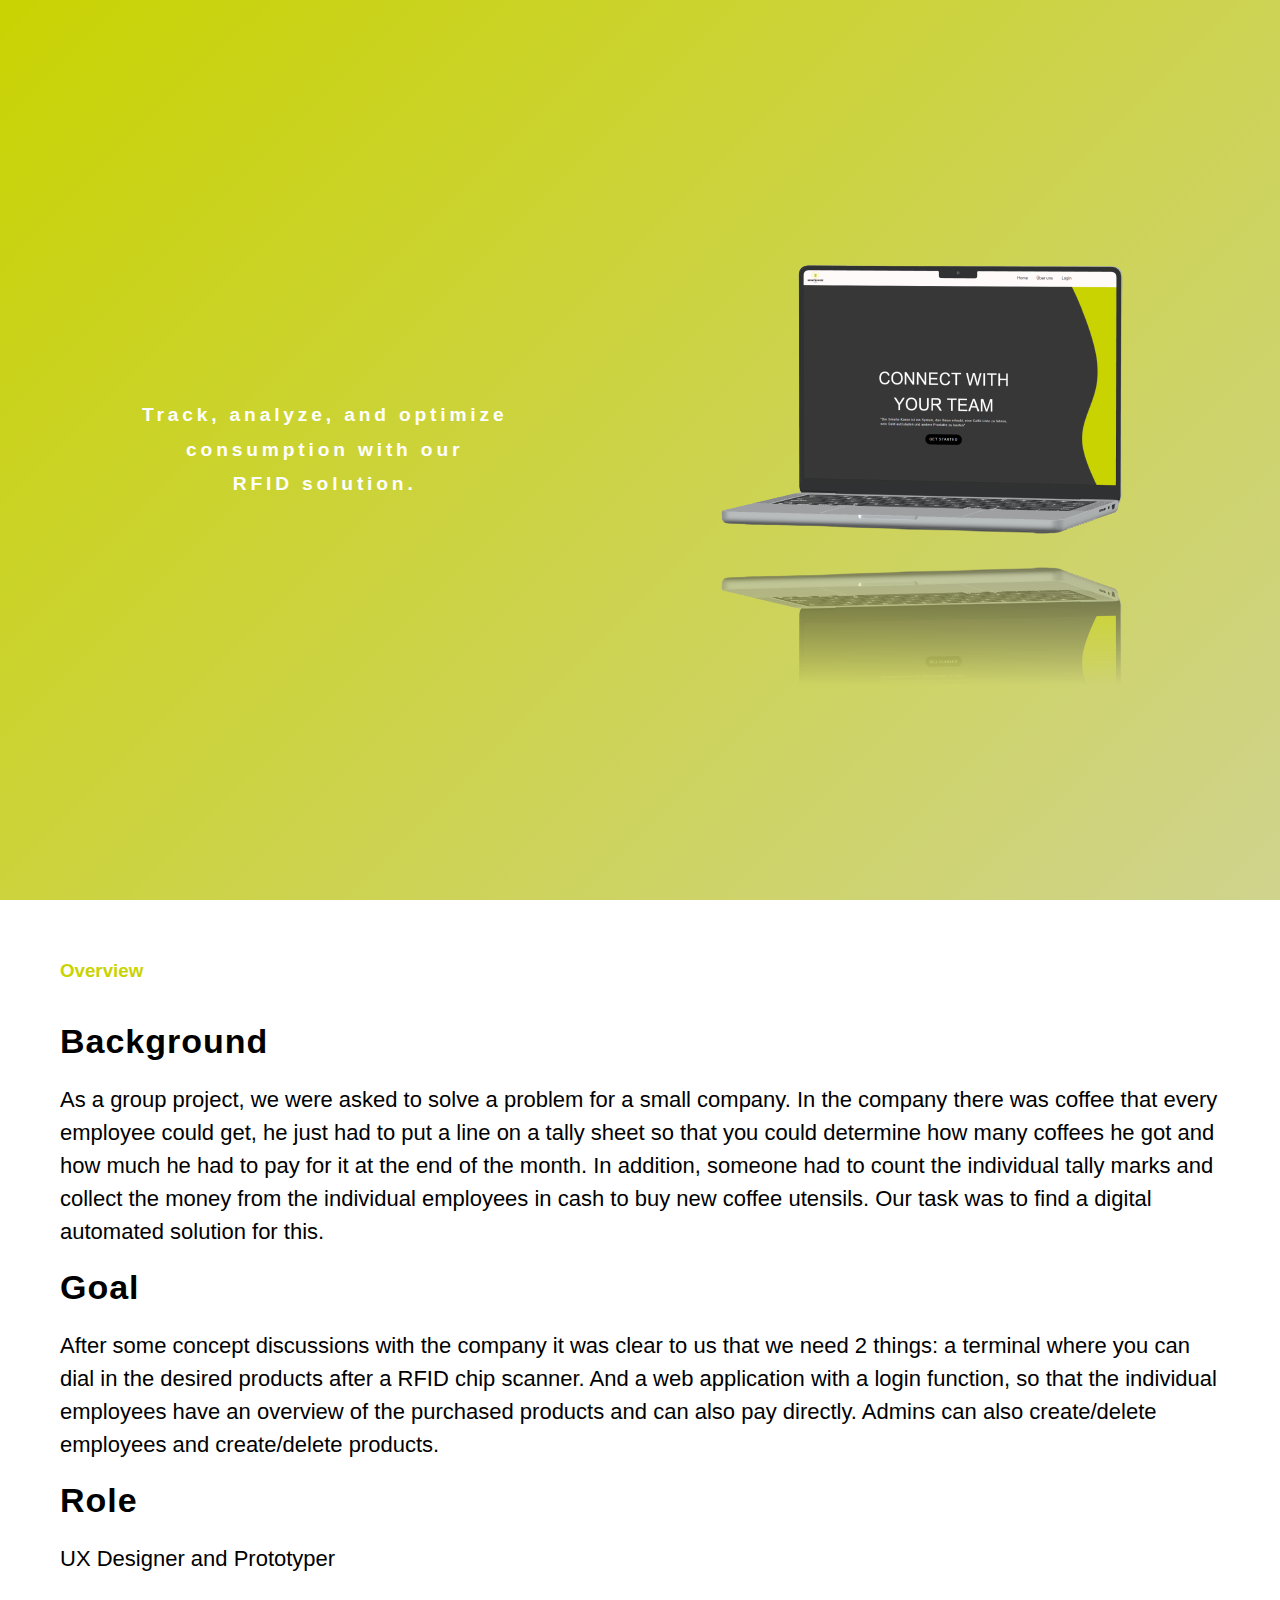
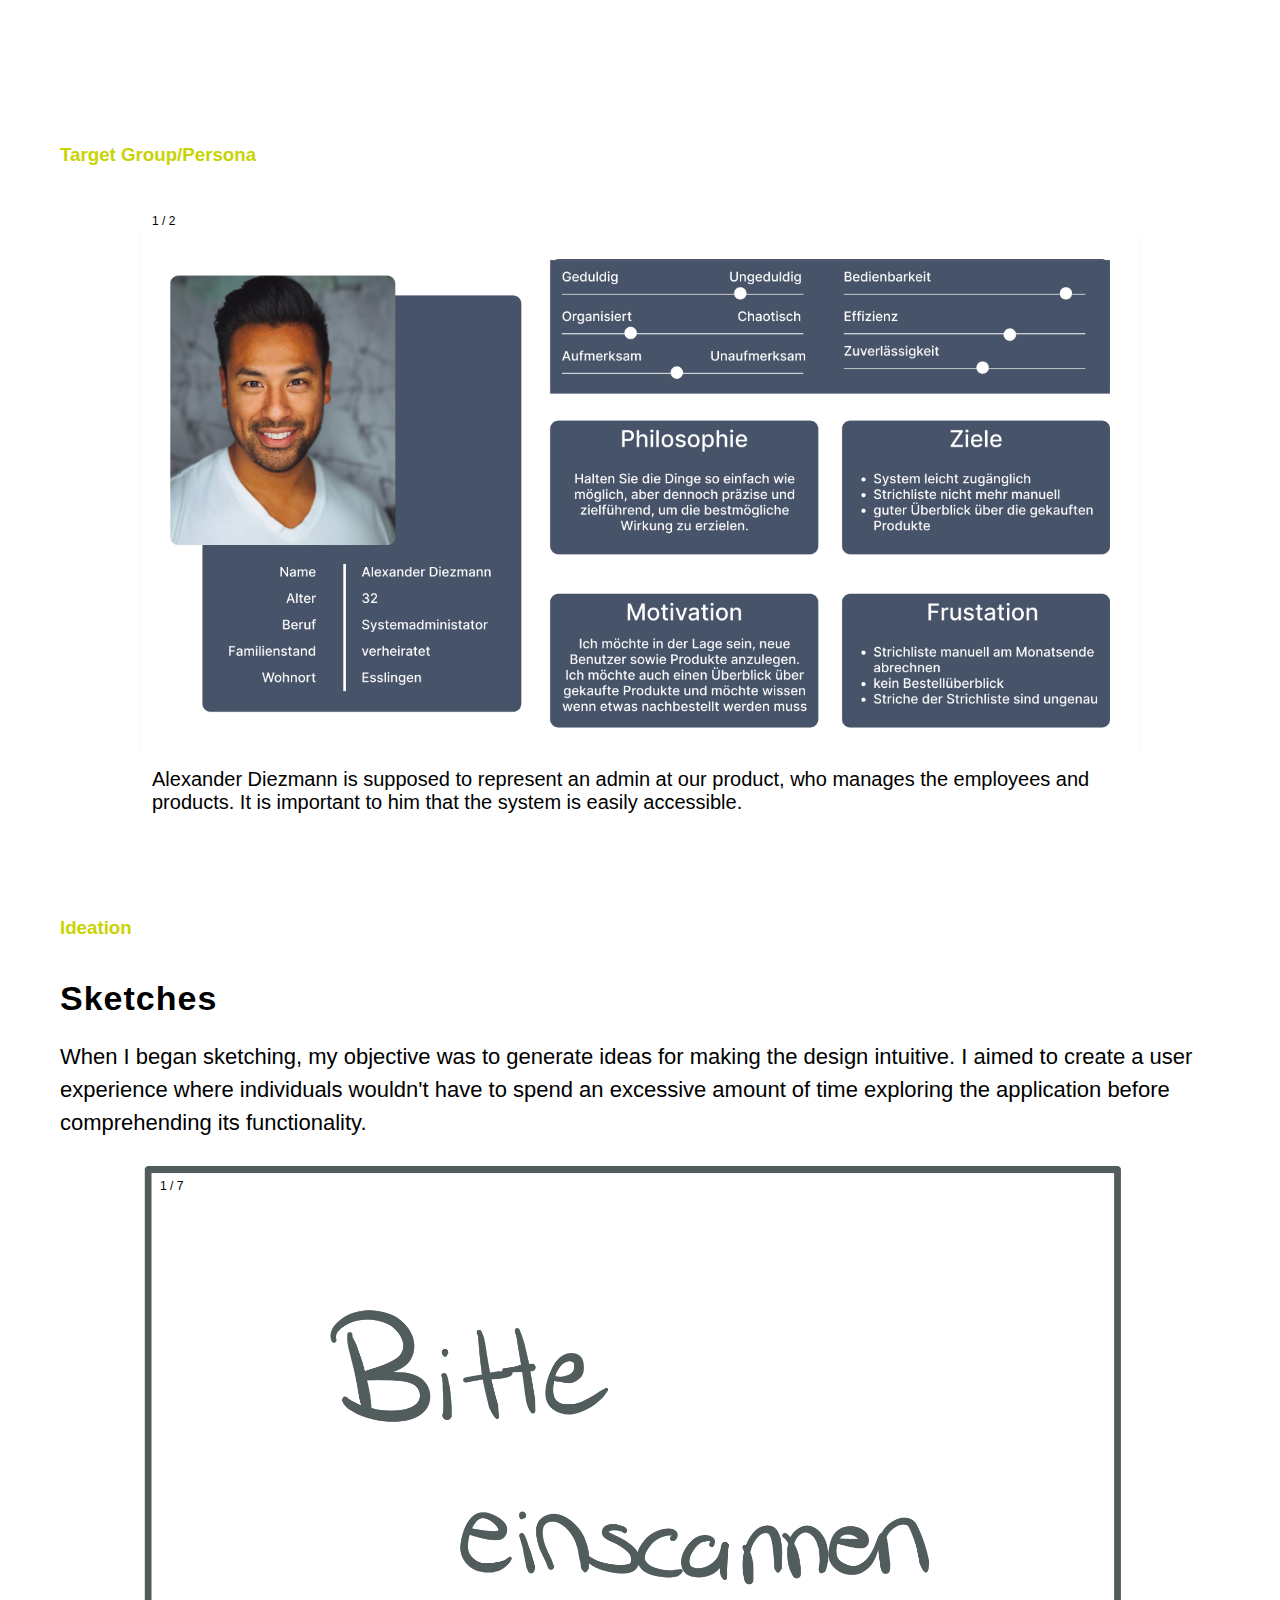
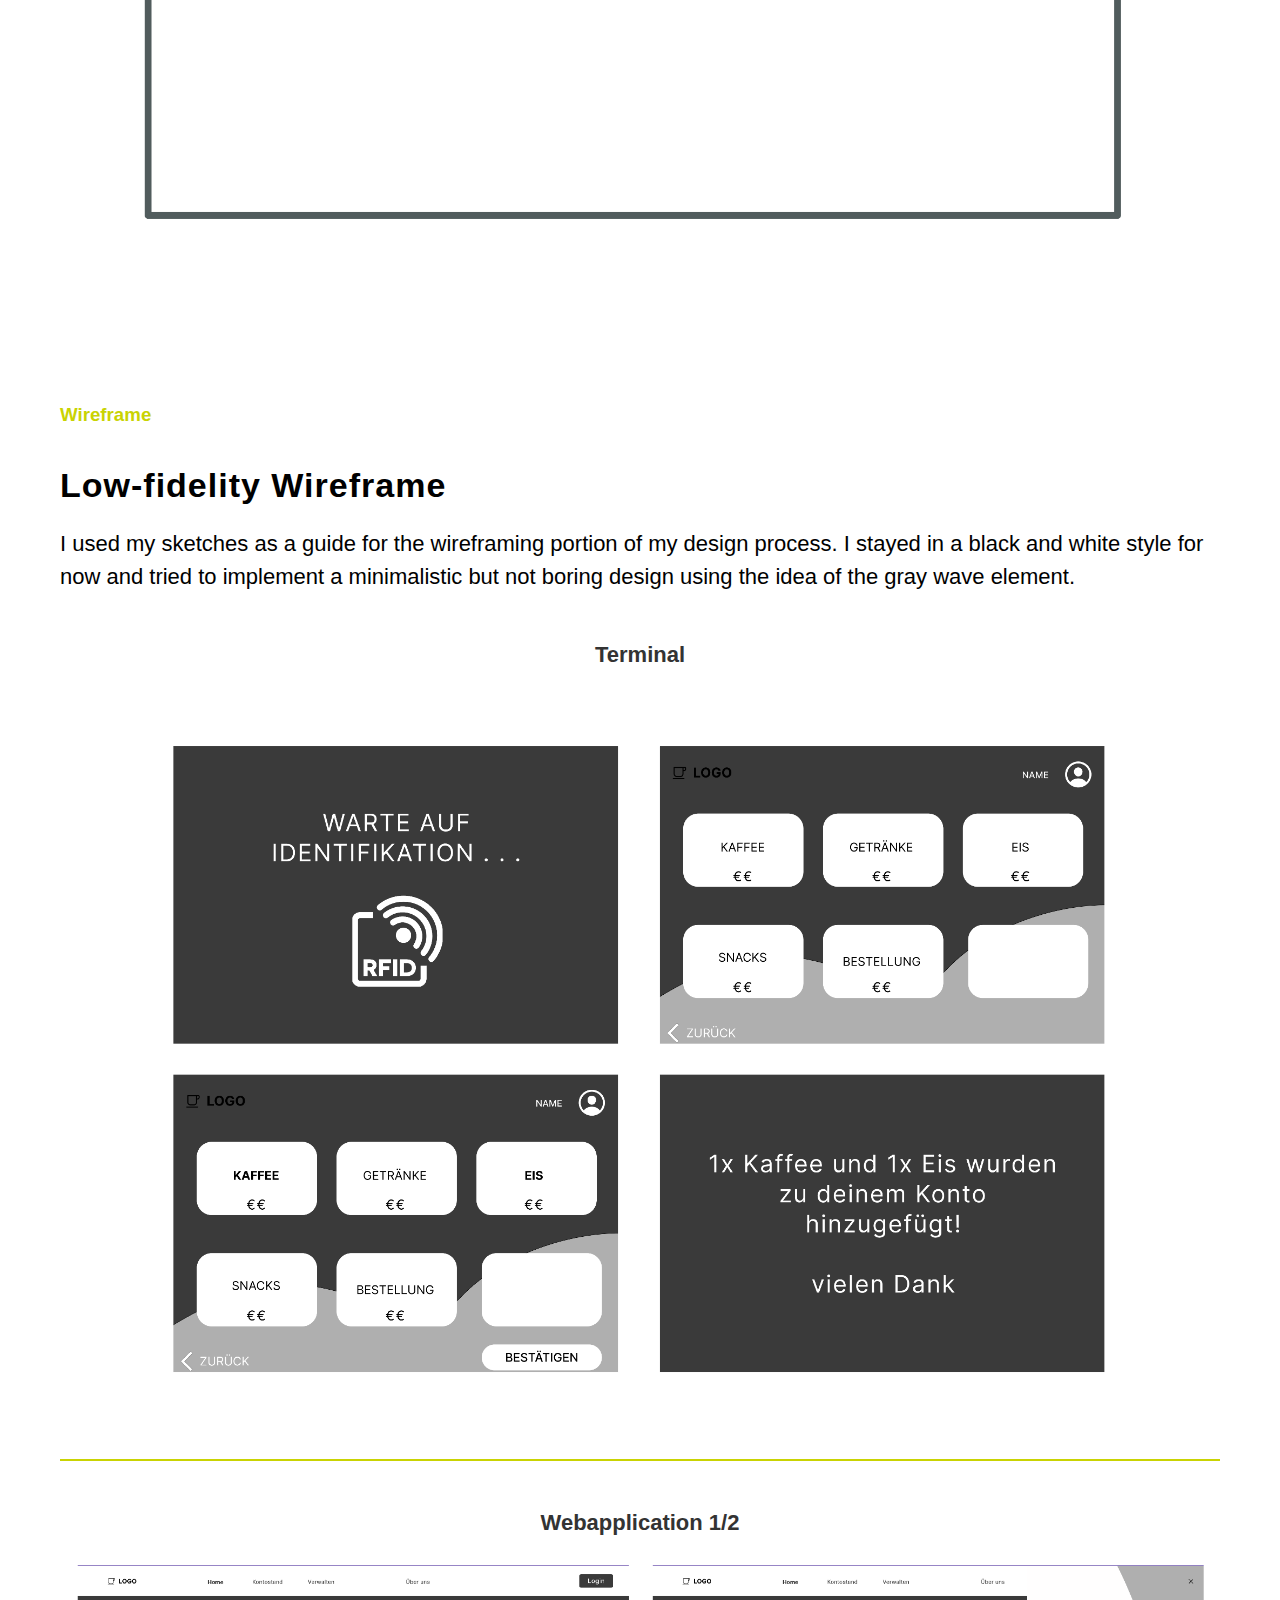
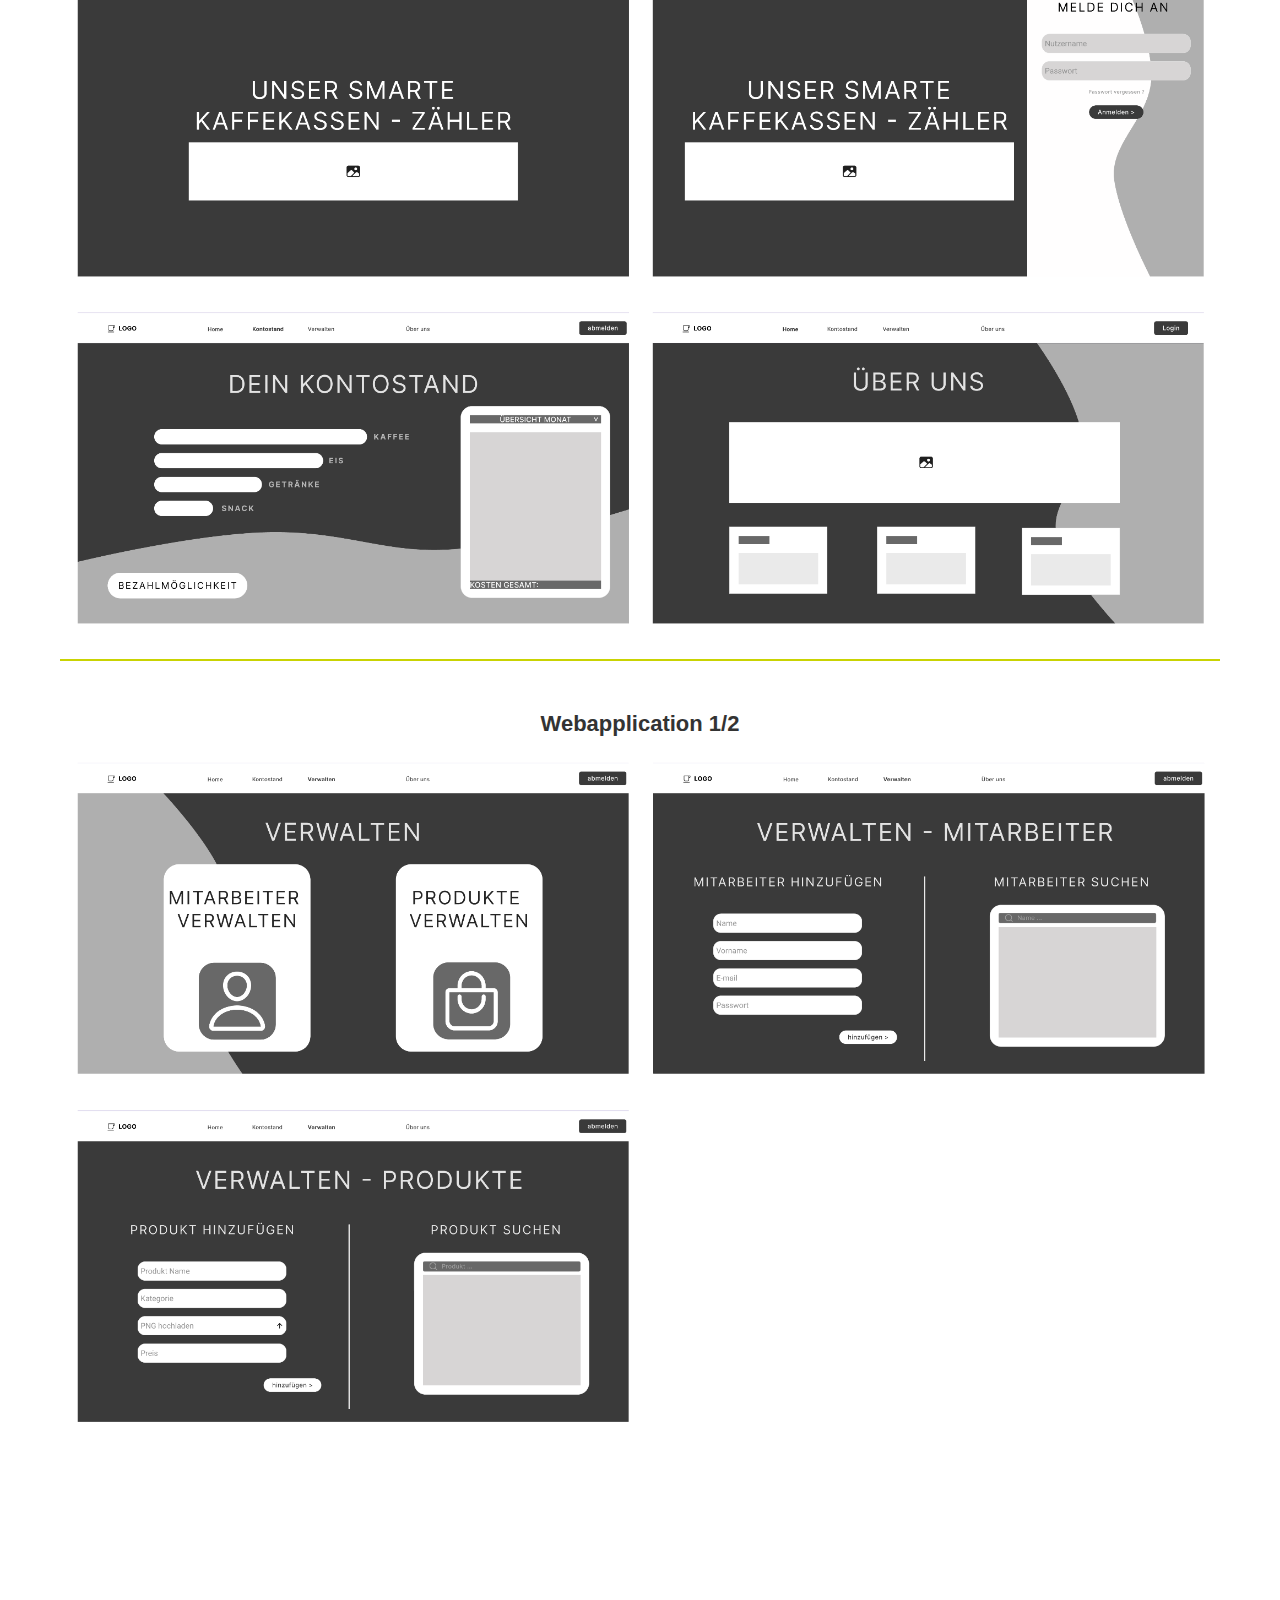
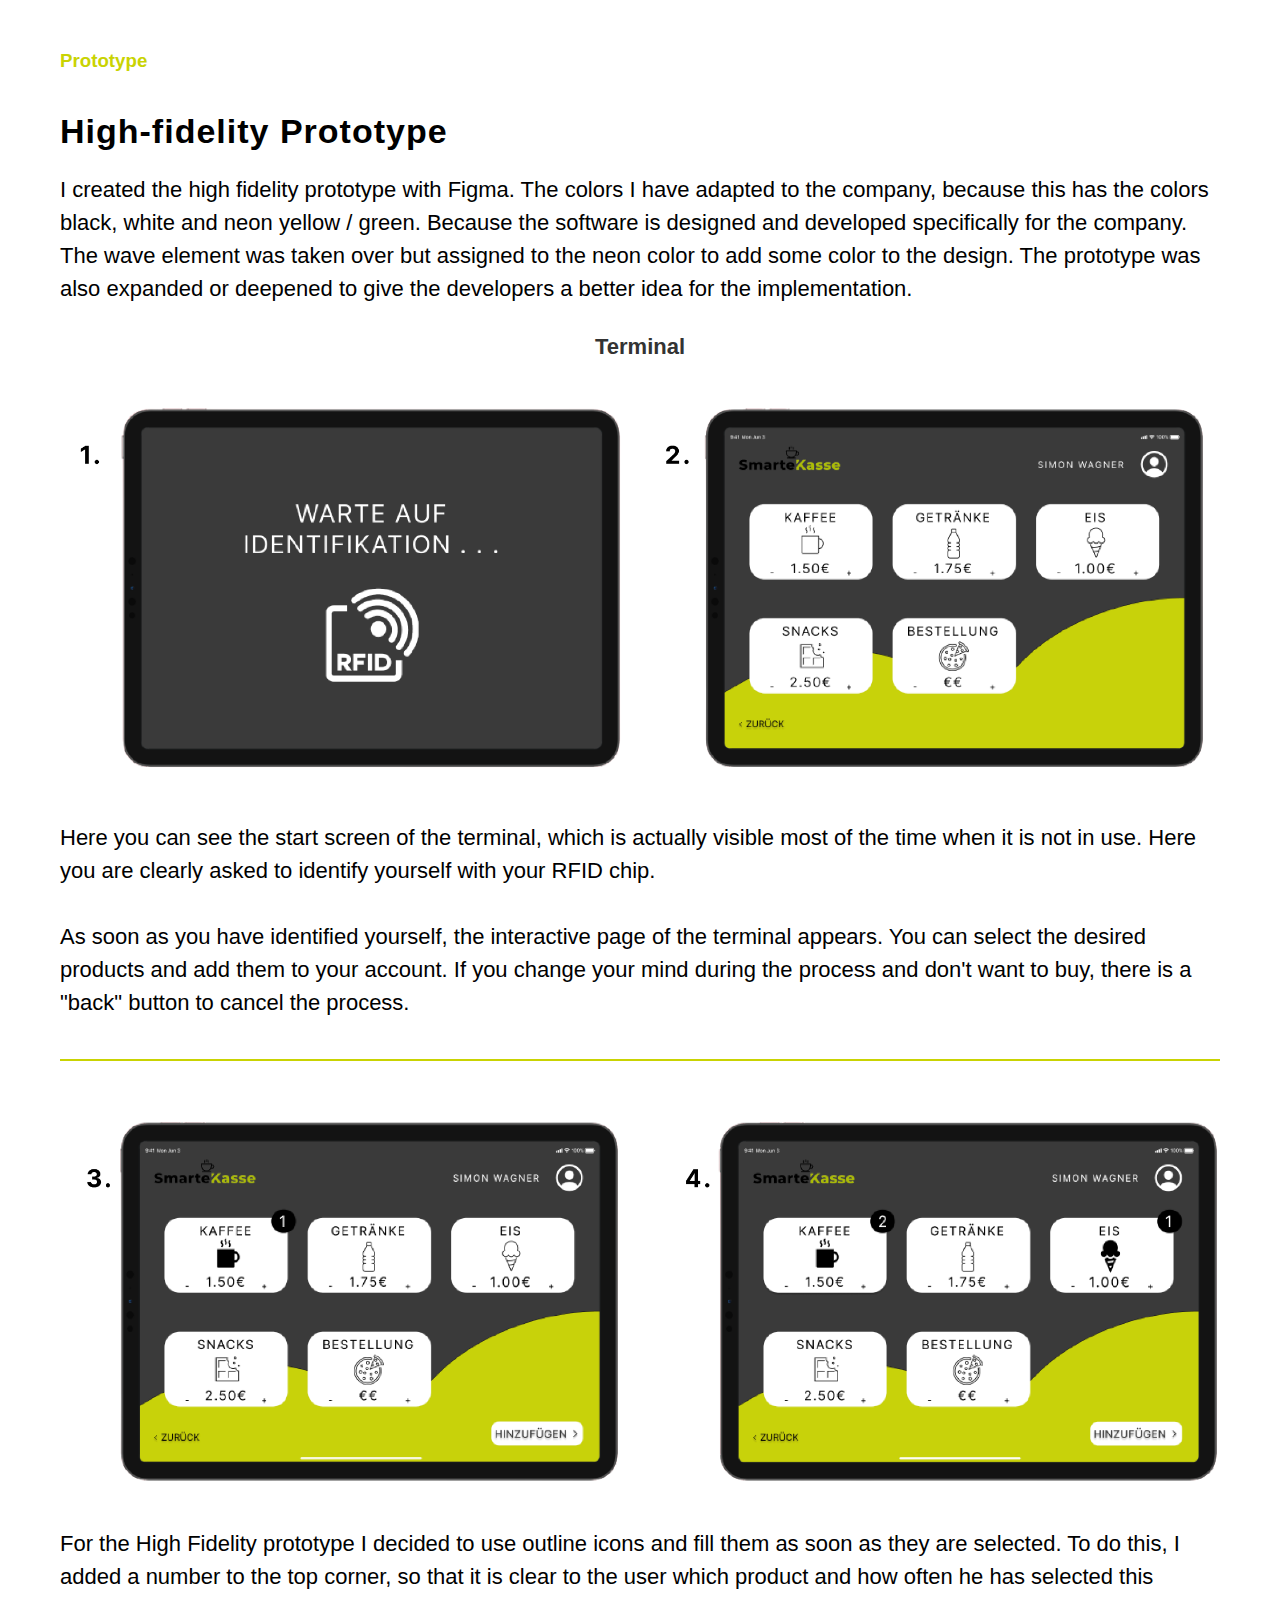
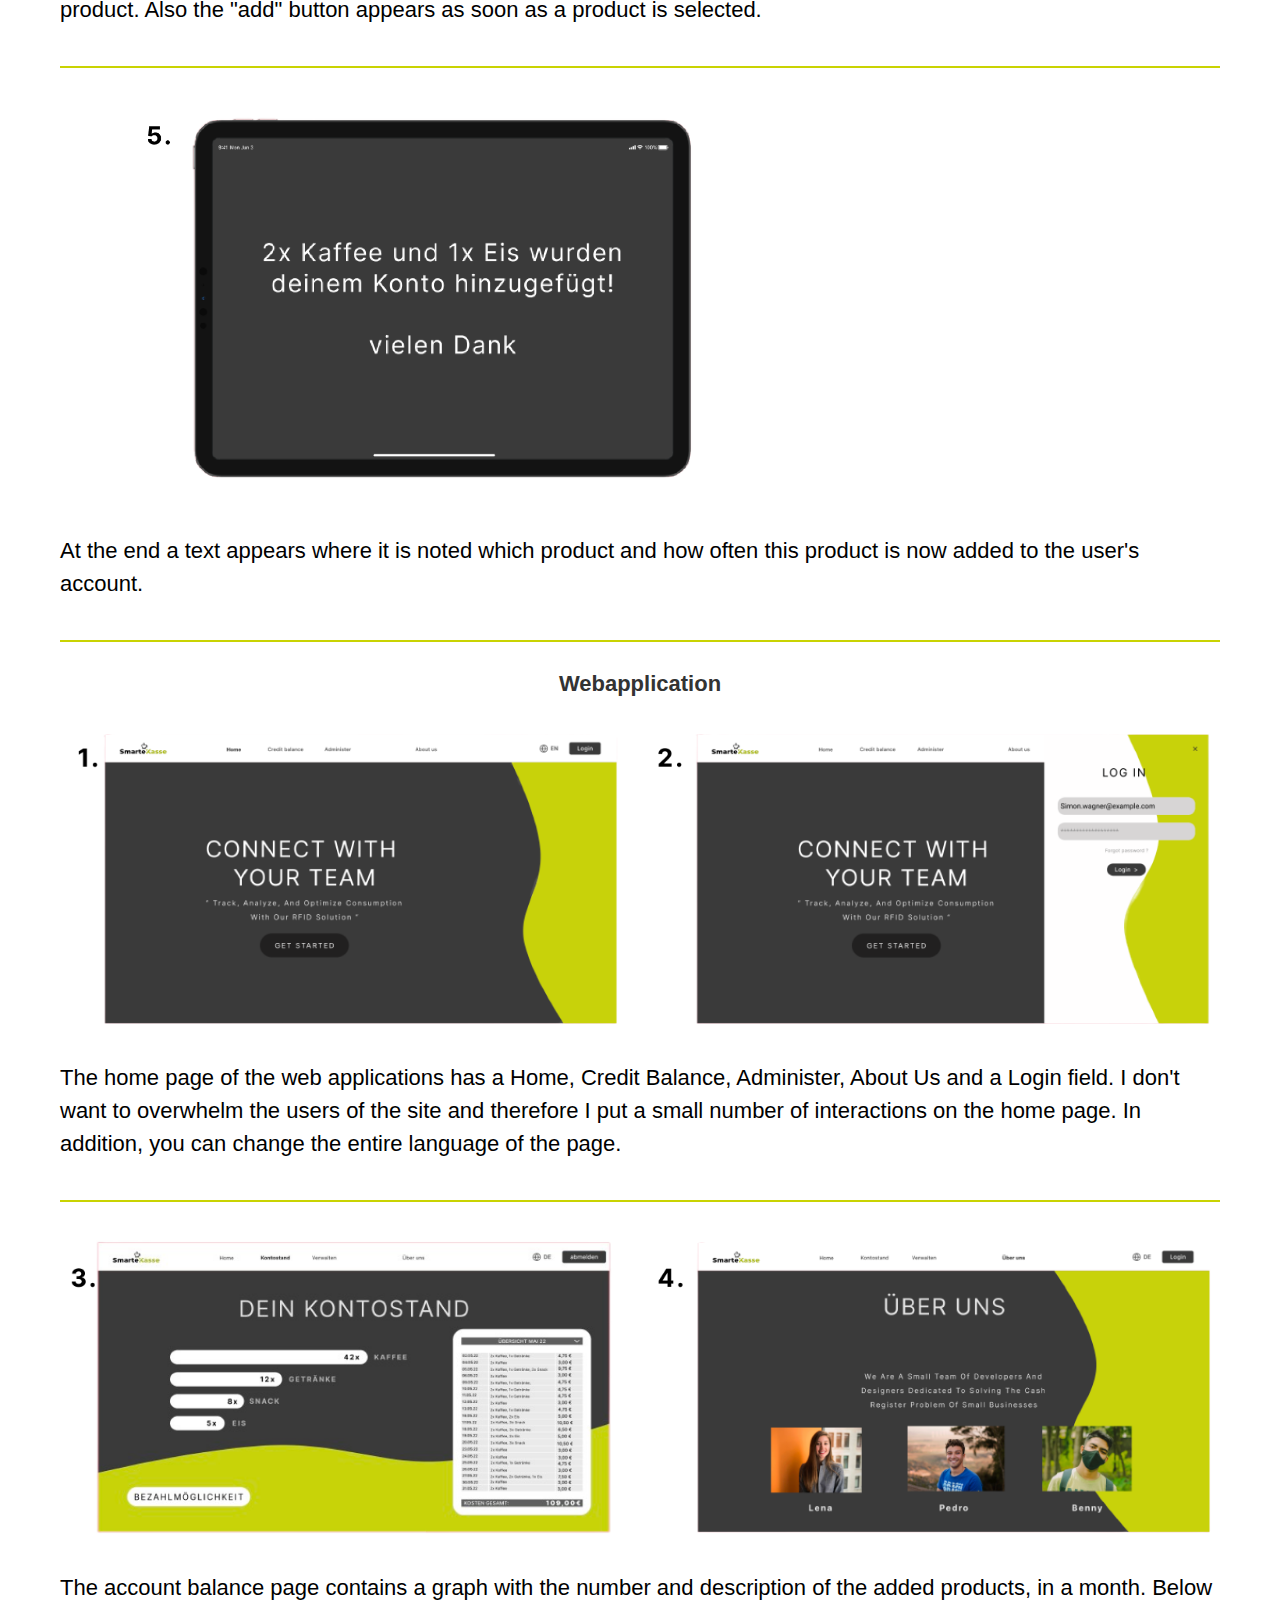
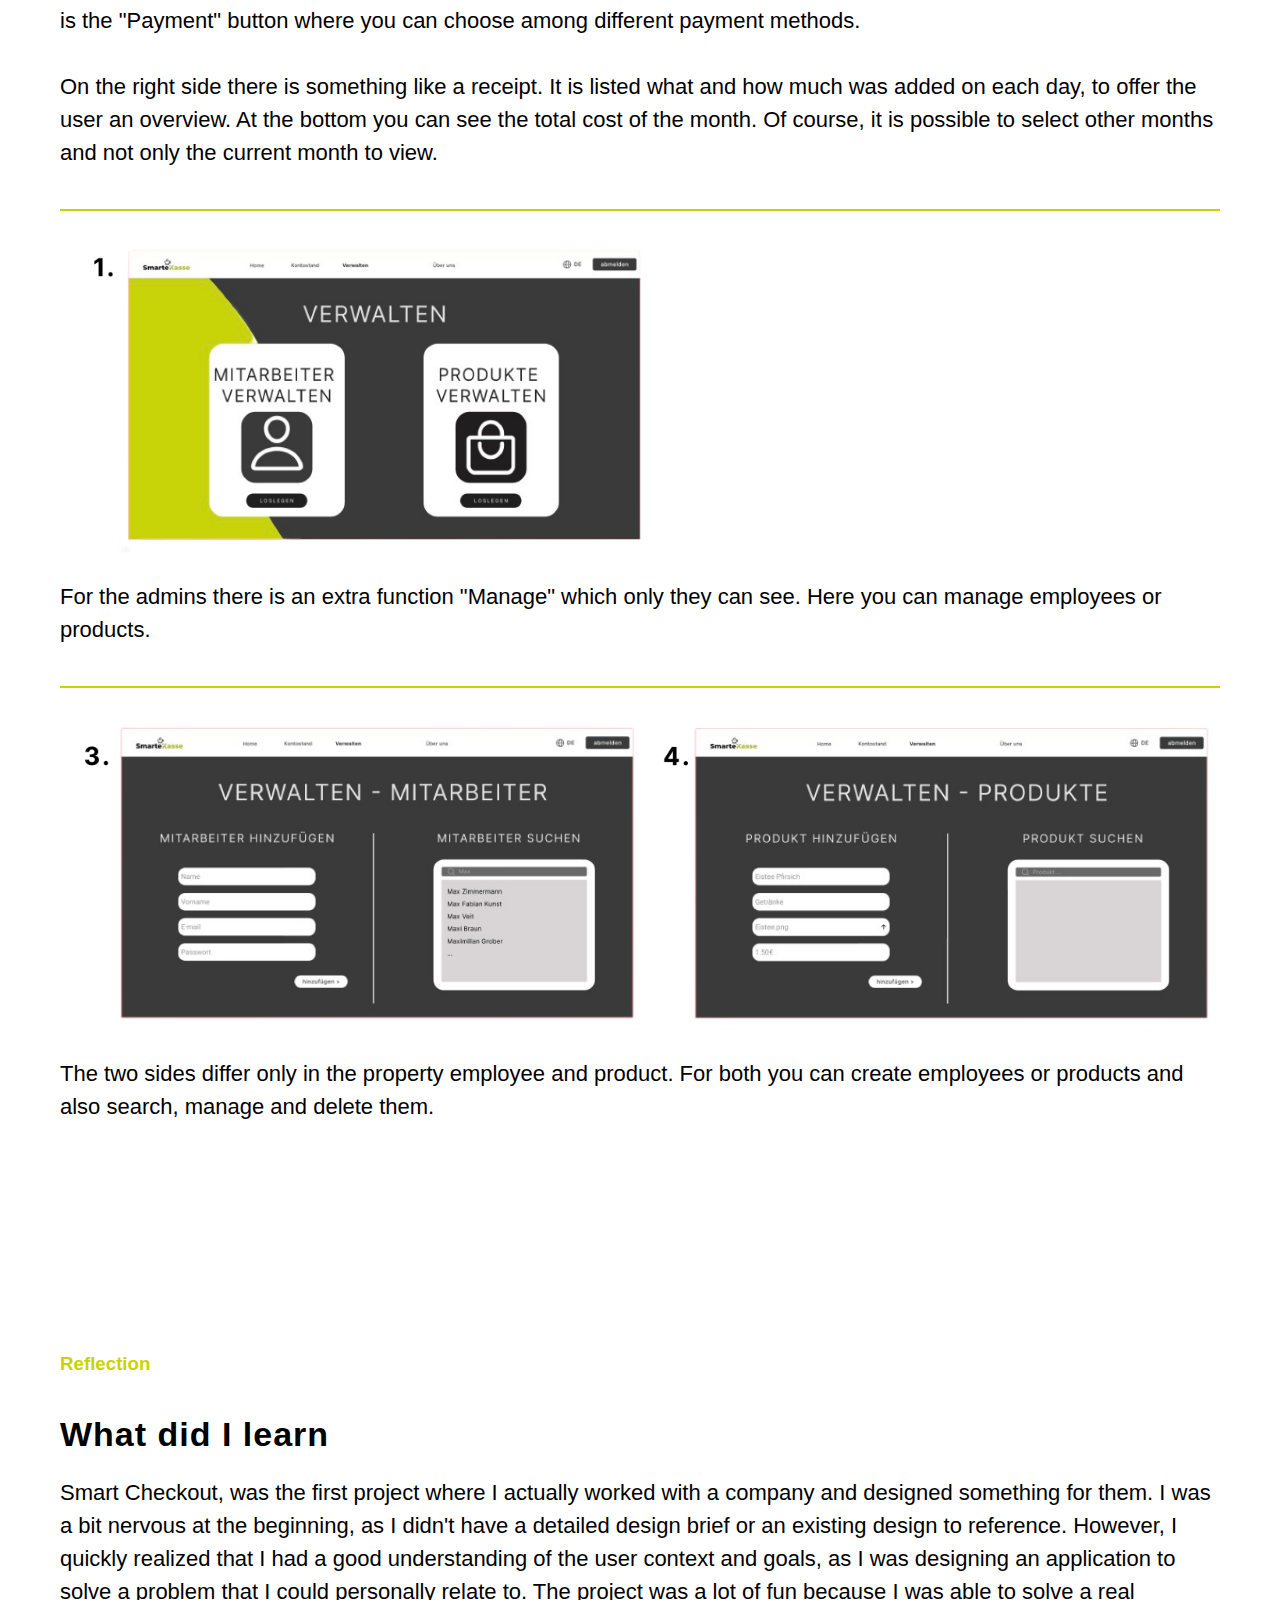
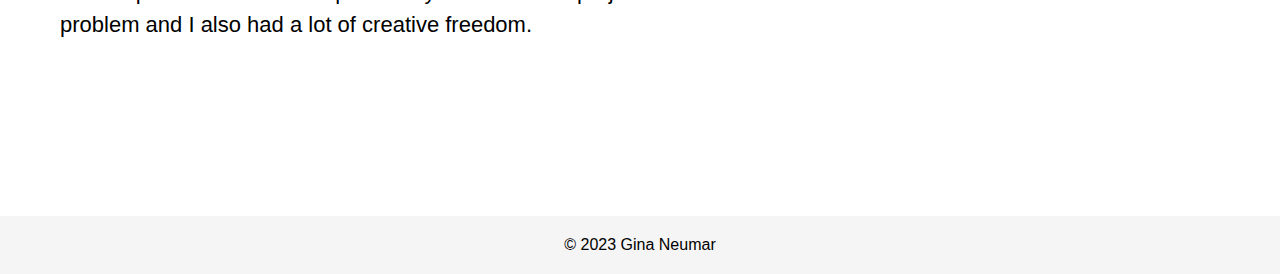
==== project-sites/smarteKasse.html @ 1315ef49 "intial commit" ====
<!DOCTYPE html>
<html>
  <head>
    <meta charset="UTF-8" />
    <title>Smarte Kasse</title>
    <link rel="stylesheet" type="text/css" href="smarteKasse.css" />
  </head>
  <body>
    <header>
      <section class="ImageWithText">
        <div class="bigImage">
          <div class="textOverImage">
            <h2>
              Track, analyze, and optimize consumption with our <br />RFID
              solution.
            </h2>
          </div>
          <img src="Smartekasse/spiegelung.png" alt="Dein Bild" />
        </div>
      </section>
    </header>
    <section class="overview">
      <h3 class="overview-heading">Overview</h3>
      <div class="overview-text">
        <h1>Background</h1>
        <p>
          As a group project, we were asked to solve a problem for a small
          company. In the company there was coffee that every employee could
          get, he just had to put a line on a tally sheet so that you could
          determine how many coffees he got and how much he had to pay for it at
          the end of the month. In addition, someone had to count the individual
          tally marks and collect the money from the individual employees in
          cash to buy new coffee utensils. Our task was to find a digital
          automated solution for this.
        </p>
        <h1>Goal</h1>
        <p>
          After some concept discussions with the company it was clear to us
          that we need 2 things: a terminal where you can dial in the desired
          products after a RFID chip scanner. And a web application with a login
          function, so that the individual employees have an overview of the
          purchased products and can also pay directly. Admins can also
          create/delete employees and create/delete products.
        </p>
        <h1>Role</h1>
        <p>UX Designer and Prototyper</p>
      </div>
    </section>
    <section class="target-group">
      <h3 class="target-group-heading">Target Group/Persona</h3>
      <div class="slideshow-container1">
        <!-- Full-width images with number and caption text -->
        <div class="mySlides">
          <div class="numbertext">1 / 2</div>
          <img src="Smartekasse/Persona1.png" style="width: 100%" />
          <div class="Ctext">
            Alexander Diezmann is supposed to represent an admin at our product,
            who manages the employees and products. It is important to him that
            the system is easily accessible.
          </div>
        </div>
        <div class="mySlides">
          <div class="numbertext">2 / 2</div>
          <img src="Smartekasse/Persona2.png" style="width: 100%" />
          <div class="Ctext">
            Simon Kruster is an employee and therefore a user of our system. It
            is particularly important to him that his data is protected and that
            you can use his existing chip card for identification. Among other
            things, user-friendliness is very important to him.
          </div>
        </div>
        <!-- Next and previous buttons -->
        <a class="prev" onclick="plusSlides(-1, 0)">&#10094;</a>
        <a class="next" onclick="plusSlides(1, 0)">&#10095;</a>
        <!-- Caption text -->
        <div class="caption-container">
          <p id="caption"></p>
        </div>
      </div>
    </section>

    <section class="ideation">
      <h3 class="ideation-heading">Ideation</h3>
      <div class="ideation-text">
        <h1>Sketches</h1>
        <p>
          When I began sketching, my objective was to generate ideas for making
          the design intuitive. I aimed to create a user experience where
          individuals wouldn't have to spend an excessive amount of time
          exploring the application before comprehending its functionality.
        </p>
      </div>
      <div class="slideshow-container2">
        <!-- Full-width images with number and caption text -->
        <div class="mySlides2">
          <div class="numbertext2">1 / 7</div>
          <img src="Smartekasse/Terminal 1.png" style="width: 100%" />
        </div>
        <div class="mySlides2">
          <div class="numbertext2">2 / 7</div>
          <img src="Smartekasse/Terminal 2.png" style="width: 100%" />
        </div>
        <div class="mySlides2">
          <div class="numbertext2">3 / 7</div>
          <img src="Smartekasse/Startscreen.png" style="width: 100%" />
        </div>
        <div class="mySlides2">
          <div class="numbertext2">4 / 7</div>
          <img src="Smartekasse/Login.png" style="width: 100%" />
        </div>
        <div class="mySlides2">
          <div class="numbertext2">5 / 7</div>
          <img src="Smartekasse/Konto.png" style="width: 100%" />
        </div>
        <div class="mySlides2">
          <div class="numbertext2">6 / 7</div>
          <img src="Smartekasse/Verwaltung.png" style="width: 100%" />
        </div>
        <div class="mySlides2">
          <div class="numbertext2">7 / 7</div>
          <img src="Smartekasse/Ueber Uns.png" style="width: 100%" />
        </div>

        <!-- Next and previous buttons -->
        <a class="prev2" onclick="plusSlides2(-1, 1)">&#10094;</a>
        <a class="next2" onclick="plusSlides2(1, 1)">&#10095;</a>
      </div>
    </section>

    <section class="wireframe">
      <h3 class="wireframe-heading">Wireframe</h3>
      <div class="wireframe-text">
        <h1>Low-fidelity Wireframe</h1>
        <p>
          I used my sketches as a guide for the wireframing portion of my design
          process. I stayed in a black and white style for now and tried to
          implement a minimalistic but not boring design using the idea of the
          gray wave element.
        </p>
      </div>
      <div class="image-container">
        <div class="image-wrapper">
          <h4>Terminal</h4>
          <img
            src="Smartekasse/LoFi_Terminal.png"
            alt="Low Fidelity Terminal"
          />
        </div>
        <div class="image-wrapper">
          <h4>Webapplication 1/2</h4>
          <img
            src="Smartekasse/LoFi_Web1.png"
            alt="Low Fidelity Webapplication1"
          />
        </div>
        <div class="image-wrapper">
          <h4>Webapplication 1/2</h4>
          <img
            src="Smartekasse/LoFi_Web2.png"
            alt="Low Fidelity Webapplication1"
          />
        </div>
      </div>
    </section>

    <section class="prototype">
      <h3 class="prototype-heading">Prototype</h3>
      <div class="prototype-text">
        <h1>High-fidelity Prototype</h1>
        <p>
          I created the high fidelity prototype with Figma. The colors I have
          adapted to the company, because this has the colors black, white and
          neon yellow / green. Because the software is designed and developed
          specifically for the company. The wave element was taken over but
          assigned to the neon color to add some color to the design. The
          prototype was also expanded or deepened to give the developers a
          better idea for the implementation.
        </p>
      </div>
      <div class="image-wrapper">
        <h4>Terminal</h4>
        <img src="Smartekasse/HiFi_Terminal1.png" alt="Image 1" />
        <p>
          Here you can see the start screen of the terminal, which is actually
          visible most of the time when it is not in use. Here you are clearly
          asked to identify yourself with your RFID chip. <br />
          <br />
          As soon as you have identified yourself, the interactive page of the
          terminal appears. You can select the desired products and add them to
          your account. If you change your mind during the process and don't
          want to buy, there is a "back" button to cancel the process.
        </p>
      </div>
      <div class="image-wrapper">
        <img src="Smartekasse/HiFi_Terminal2.png" alt="Image 2" />
        <p>
          For the High Fidelity prototype I decided to use outline icons and
          fill them as soon as they are selected. To do this, I added a number
          to the top corner, so that it is clear to the user which product and
          how often he has selected this product. Also the "add" button appears
          as soon as a product is selected.
        </p>
      </div>
      <div class="image-wrapper">
        <img src="Smartekasse/HiFi_Terminal3.png" alt="Image 3" />
        <p>
          At the end a text appears where it is noted which product and how
          often this product is now added to the user's account.
        </p>
      </div>
      <div class="image-wrapper">
        <h4>Webapplication</h4>
        <img src="Smartekasse/HiFi_Web1.png" alt="Image 4" />
        <p>
          The home page of the web applications has a Home, Credit Balance,
          Administer, About Us and a Login field. I don't want to overwhelm the
          users of the site and therefore I put a small number of interactions
          on the home page. In addition, you can change the entire language of
          the page.
        </p>
      </div>
      <div class="image-wrapper">
        <img src="Smartekasse/HiFi_Web2.png" alt="Image 5" />
        <p>
          The account balance page contains a graph with the number and
          description of the added products, in a month. Below is the "Payment"
          button where you can choose among different payment methods. <br />
          <br />

          On the right side there is something like a receipt. It is listed what
          and how much was added on each day, to offer the user an overview. At
          the bottom you can see the total cost of the month. Of course, it is
          possible to select other months and not only the current month to
          view.
        </p>
      </div>
      <div class="image-wrapper">
        <img src="Smartekasse/HiFi_Web3.png" alt="Image 6" />
        <p>
          For the admins there is an extra function "Manage" which only they can
          see. Here you can manage employees or products.
        </p>
      </div>
      <div class="image-wrapper">
        <img src="Smartekasse/HiFi_Web4.png" alt="Image 7" />
        <p>
          The two sides differ only in the property employee and product. For
          both you can create employees or products and also search, manage and
          delete them.
        </p>
      </div>
    </section>

    <section class="reflection">
      <h3 class="reflection-heading">Reflection</h3>
      <div class="Reflection-text">
        <h1>What did I learn</h1>
        <p>
          Smart Checkout, was the first project where I actually worked with a
          company and designed something for them. I was a bit nervous at the
          beginning, as I didn't have a detailed design brief or an existing
          design to reference. However, I quickly realized that I had a good
          understanding of the user context and goals, as I was designing an
          application to solve a problem that I could personally relate to. The
          project was a lot of fun because I was able to solve a real problem
          and I also had a lot of creative freedom.
        </p>
      </div>
    </section>

    <footer>
      <p>© 2023 Gina Neumar</p>
    </footer>
    <script src="smarteKasse.js"></script>
  </body>
</html>
---- project-sites/smarteKasse.css ----
body {
  font-family: "Segoe UI", Tahoma, Geneva, Verdana, sans-serif;
  margin: 0;
}

/* Gradient, Text and Picture */

.ImageWithText {
  position: relative;
  background: linear-gradient(-45deg, rgba(146, 156, 63, 1), #d3d3d3, #c9d302);
  width: 100vw;
  height: 100vh;
  display: flex;
  align-items: center;
  justify-content: center;
  padding: 20px;
  box-sizing: border-box;
  animation: gradient-bg 20s ease infinite;

  animation: gradient-bg 20s ease infinite;
  background-size: 300% 300%; /* Hinzugefügt: Hintergrundgröße festlegen */
  background-repeat: no-repeat; /* Hinzugefügt: Hintergrundwiederholung deaktivieren */
}

@keyframes gradient-bg {
  0% {
    background-position: 0% 50%;
  }
  50% {
    background-position: 100% 50%;
  }
  100% {
    background-position: 0% 50%;
  }
}

.ImageWithText h2 {
  font-size: 1.5vw;
  text-align: center;
  color: white;
  line-height: 1.8;
  letter-spacing: 0.3vw;
  margin-left: 3vw;
  max-width: 80vw;
}

.bigImage {
  flex-grow: 1;
  display: flex;
  align-items: center;
  justify-content: flex-end;
}

.bigImage img {
  max-width: 90vw;
  max-height: 90vh;
  object-fit: contain;
}

.textOverImage {
  text-align: left;
}

@media (max-width: 768px) {
  .ImageWithText {
    font-size: 22px;
    flex-direction: column;
    text-align: center;
    padding: 20px;
  }

  .bigImage {
    justify-content: center;
  }

  .bigImage img {
    max-width: 90vw;
    max-height: 90vh;
    margin-right: 0;
    margin-bottom: 20px;
  }

  .textOverImage {
    margin-left: 0;
  }
}

/* Section Overview  */
.overview {
  box-sizing: border-box;
  position: relative;
  margin: 0 auto; /* Zentriert den Inhalt horizontal */
  padding: 20px;
  text-align: left; /* Text linksbündig ausrichten */
  max-width: 1200px;
  margin-bottom: 10vh;
}

.overview-heading {
  color: #c9d302;
  text-align: left; /* Zentriert die Überschrift */
  margin-top: 40px;
  margin-bottom: 40px; /* Fügt einen Abstand unterhalb der Überschrift hinzu */
}

.overview h1 {
  font-size: 34px;
  text-align: left;
  margin-bottom: 10px;
  margin-top: 0;
  letter-spacing: 1px;
}

.overview p {
  font-size: 22px;
  line-height: 1.5;
  margin-bottom: 20px;
}

/* target Group */
.target-group {
  box-sizing: border-box;
  position: relative;
  margin: 0 auto; /* Zentriert den Inhalt horizontal */
  padding: 20px;
  text-align: left; /* Text linksbündig ausrichten */
  max-width: 1200px;
}

.target-group-heading {
  color: #c9d302;
  text-align: left;
  margin-bottom: 40px;
}

.target-group h1 {
  font-size: 30px;
  text-align: left;
  margin-bottom: 10px;
  margin-top: 0;
  letter-spacing: 1px; /* Letter Spacing */
}

.target-group p {
  font-size: 18px;
  line-height: 1.5;
  margin-bottom: 20px;
}

/* Slider */
/* Slideshow container */
.slideshow-container1 {
  max-width: 1000px;
  position: relative;
  margin: auto;
  overflow: hidden;
}

/* Next & previous buttons */
.prev,
.next {
  cursor: pointer;
  position: absolute;
  top: 50%;
  width: auto;
  margin-top: -22px;
  padding: 16px;
  color: white;
  font-weight: bold;
  font-size: 18px;
  transition: 0.6s ease;
  border-radius: 0 3px 3px 0;
  user-select: none;
  background-color: rgba(0, 0, 0, 0.3); /* Hintergrundfarbe der Buttons */
  opacity: 0; /* Standardmäßig unsichtbar */
}

/* Position the "next button" to the right */
.next {
  right: 0;
  border-radius: 3px 0 0 3px;
}

/* On hover, add a black background color with a little bit see-through */
.slideshow-container1:hover .prev,
.slideshow-container1:hover .next {
  opacity: 1; /* Sichtbar bei Hover */
}

/* Position the "prev button" to the left */
.prev {
  left: 0;
  border-radius: 3px 0 0 3px;
}

/* On hover, add a black background color with a little bit of transparency */
.prev:hover,
.next:hover {
  background-color: rgba(0, 0, 0, 0.8);
}

/* Caption text */
.Ctext {
  color: #000000;
  font-size: 20px;
  padding: 8px 12px;
  position: relative;
  bottom: -5px; /* Ändere den Wert nach Bedarf */
  width: 100%;
  text-align: left;
}

/* Number text (1/3 etc) */
.numbertext {
  color: #000000;
  font-size: 12px;
  padding: 8px 12px;
  position: relative;
  top: 0;
}

/* Sketches Text*/

.ideation {
  box-sizing: border-box;
  position: relative;
  margin: 0 auto; /* Zentriert den Inhalt horizontal */
  padding: 20px;
  text-align: left; /* Text linksbündig ausrichten */
  max-width: 1200px;
  margin-bottom: 10vh;
}

.ideation-heading {
  color: #c9d302;
  text-align: left; /* Zentriert die Überschrift */
  margin-top: 40px;
  margin-bottom: 40px; /* Fügt einen Abstand unterhalb der Überschrift hinzu */
}

.ideation h1 {
  font-size: 34px;
  text-align: left;
  margin-bottom: 10px;
  margin-top: 0;
  letter-spacing: 1px;
}

.ideation p {
  font-size: 22px;
  line-height: 1.5;
  margin-bottom: 20px;
}

/* Sketches Slider */

.slideshow-container2 {
  max-width: 1000px;
  position: relative;
  margin: auto;
  overflow: hidden;
}

/* Next & previous buttons */
.prev2,
.next2 {
  cursor: pointer;
  position: absolute;
  top: 50%;
  width: auto;
  margin-top: -22px;
  padding: 16px;
  color: white;
  font-weight: bold;
  font-size: 18px;
  transition: 0.6s ease;
  border-radius: 0 3px 3px 0;
  user-select: none;
  background-color: rgba(0, 0, 0, 0.3); /* Hintergrundfarbe der Buttons */
  opacity: 0; /* Standardmäßig unsichtbar */
}

/* Position the "next button" to the right */
.next2 {
  right: 0;
  border-radius: 3px 0 0 3px;
}

/* On hover, add a black background color with a little bit see-through */
.slideshow-container2:hover .prev2,
.slideshow-container2:hover .next2 {
  opacity: 1; /* Sichtbar bei Hover */
}

/* Position the "prev button" to the left */
.prev2 {
  left: 0;
  border-radius: 3px 0 0 3px;
}

/* On hover, add a black background color with a little bit of transparency */
.prev2:hover,
.next2:hover {
  background-color: rgba(0, 0, 0, 0.8);
}

/* Caption text */
.Ctext2 {
  color: #000000;
  text-align: center;
  font-size: 20px;
  padding: 8px 12px;
  position: relative;
  bottom: -5px; /* Ändere den Wert nach Bedarf */
  width: 100%;
  text-align: center;
}

/* Number text (1/3 etc) */
.numbertext2 {
  color: #000000;
  font-size: 12px;
  padding: 20px 20px;
  position: absolute;
  top: 0;
}

/* Wireframe */
.wireframe {
  box-sizing: border-box;
  position: relative;
  margin: 0 auto; /* Zentriert den Inhalt horizontal */
  padding: 20px;
  text-align: left; /* Text linksbündig ausrichten */
  max-width: 1200px;
  margin-bottom: 10vh;
}

.wireframe-heading {
  color: #c9d302;
  text-align: left; /* Zentriert die Überschrift */
  margin-top: 40px;
  margin-bottom: 40px; /* Fügt einen Abstand unterhalb der Überschrift hinzu */
}

.wireframe h1 {
  font-size: 34px;
  text-align: left;
  margin-bottom: 10px;
  margin-top: 0;
  letter-spacing: 1px;
}

.wireframe p {
  font-size: 22px;
  line-height: 1.5;
  margin-bottom: 20px;
}

.image-container {
  display: flex;
  flex-direction: column;
  align-items: center; /* Bilder zentrieren */
}

.image-wrapper {
  margin-bottom: 50px; /* Abstand zwischen den Bildern anpassen */
  text-align: center;
}

.image-wrapper img {
  width: 100%; /* Breite auf 100% festlegen */
  height: auto;
  object-fit: contain; /* Das Bild beibehalten, um Verzerrungen zu vermeiden */
  max-height: 800px; /* Maximale Höhe des Bildes anpassen */
}

.image-caption {
  color: #000000;
  text-align: center;
  font-size: 20px;
  padding: 8px 12px;
  position: relative;
  width: 100%;
  text-align: center;
  margin-top: 10px;
}

.image-wrapper h4 {
  font-size: 22px;
  color: #333;
  margin-bottom: 15px;
  text-align: center;
}

.image-wrapper {
  border-bottom: 2px solid #c9d302;
  padding-bottom: 20px;
  margin-bottom: 20px;
}

.image-wrapper:last-child {
  border-bottom: none;
}

/* Prototype */

.prototype {
  box-sizing: border-box;
  position: relative;
  margin: 0 auto; /* Zentriert den Inhalt horizontal */
  padding: 20px;
  text-align: left; /* Text linksbündig ausrichten */
  max-width: 1200px;
  margin-bottom: 10vh;
}

.prototype-heading {
  color: #c9d302;
  text-align: left; /* Zentriert die Überschrift */
  margin-top: 40px;
  margin-bottom: 40px; /* Fügt einen Abstand unterhalb der Überschrift hinzu */
}

.prototype h1 {
  font-size: 34px;
  text-align: left;
  margin-bottom: 10px;
  margin-top: 0;
  letter-spacing: 1px;
}

.prototype p {
  font-size: 22px;
  line-height: 1.5;
  margin-bottom: 20px;
  text-align: left;
}

/* HIER FEHLT NOCH WAS */

/* Reflection */

.reflection {
  box-sizing: border-box;
  position: relative;
  margin: 0 auto; /* Zentriert den Inhalt horizontal */
  padding: 20px;
  text-align: left; /* Text linksbündig ausrichten */
  max-width: 1200px;
  margin-bottom: 15vh;
}

.reflection-heading {
  color: #c9d302;
  text-align: left; /* Zentriert die Überschrift */
  margin-top: 40px;
  margin-bottom: 40px; /* Fügt einen Abstand unterhalb der Überschrift hinzu */
}

.reflection h1 {
  font-size: 34px;
  text-align: left;
  margin-bottom: 10px;
  margin-top: 0;
  letter-spacing: 1px;
}

.reflection p {
  font-size: 22px;
  line-height: 1.5;
  margin-bottom: 20px;
}

/* Footer */

footer {
  background-color: #f5f5f5;
  padding: 20px;
  text-align: center;
}

footer p {
  margin: 0;
}
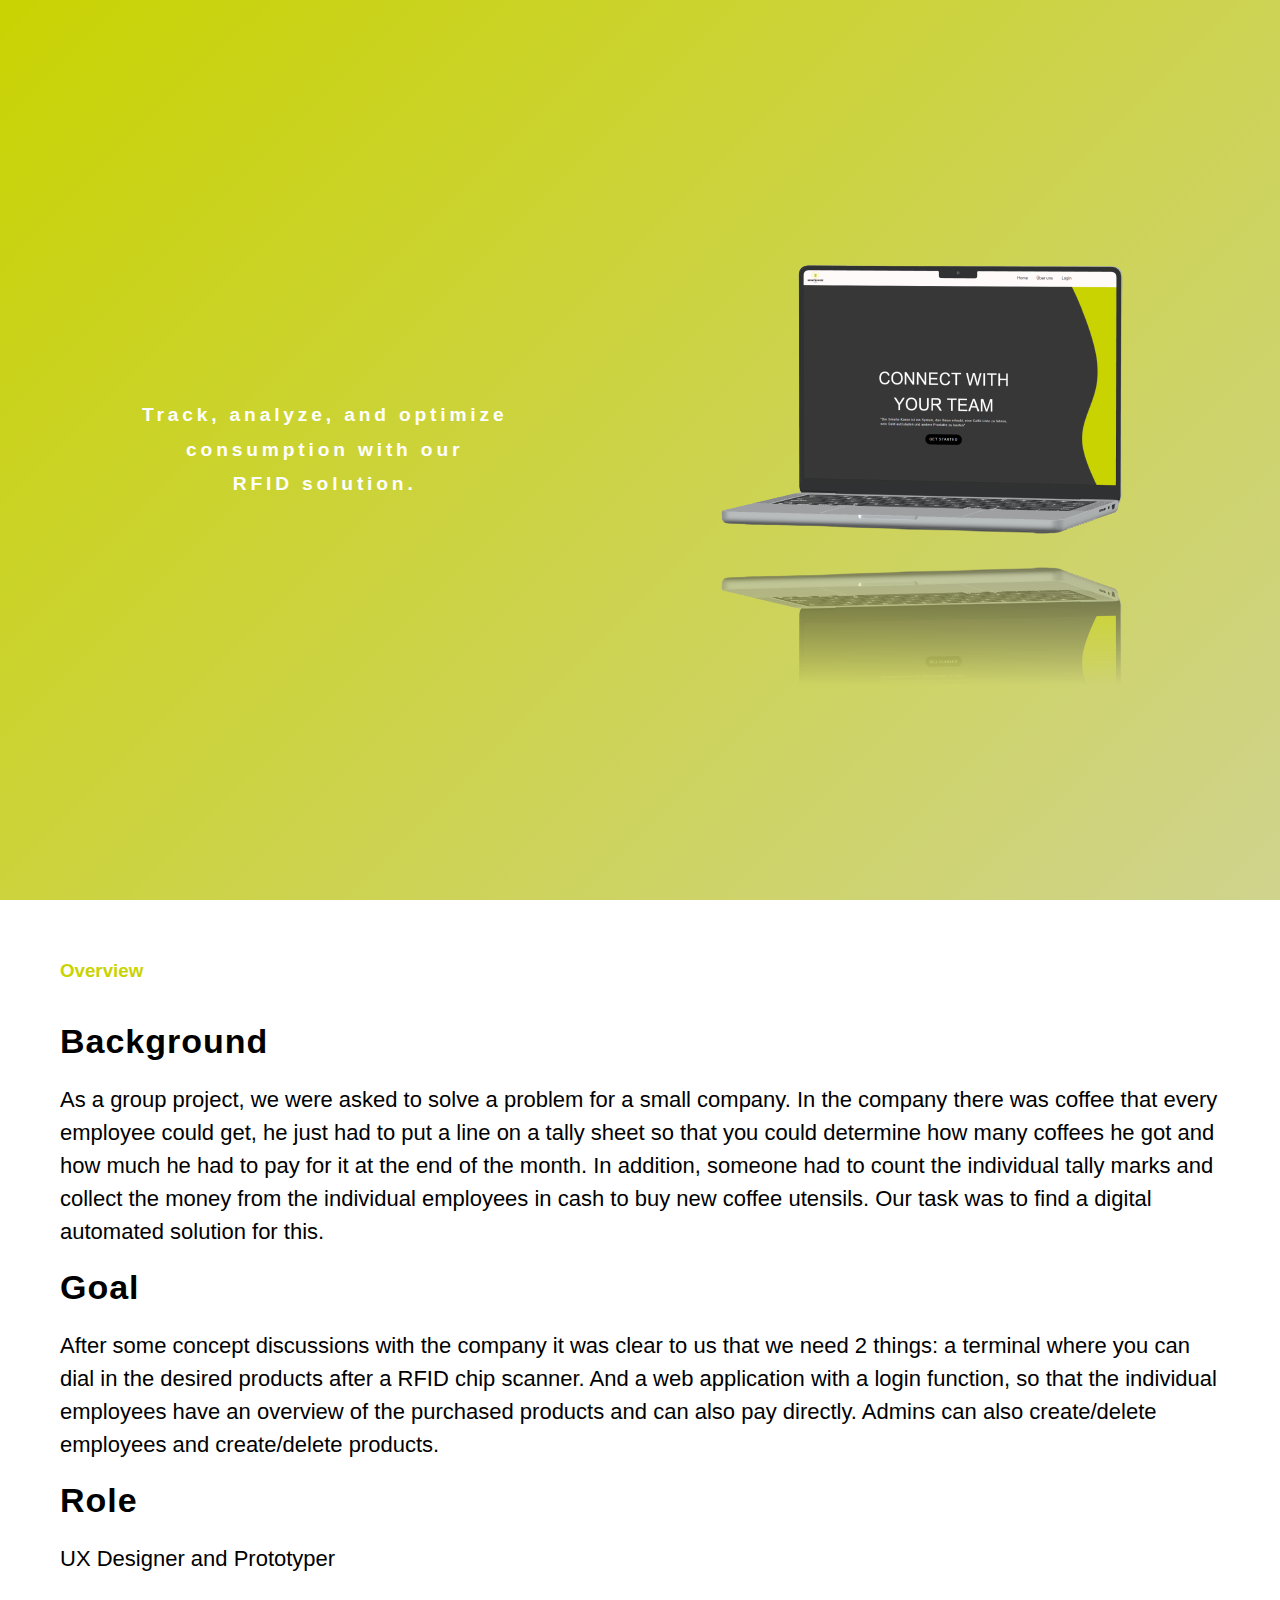
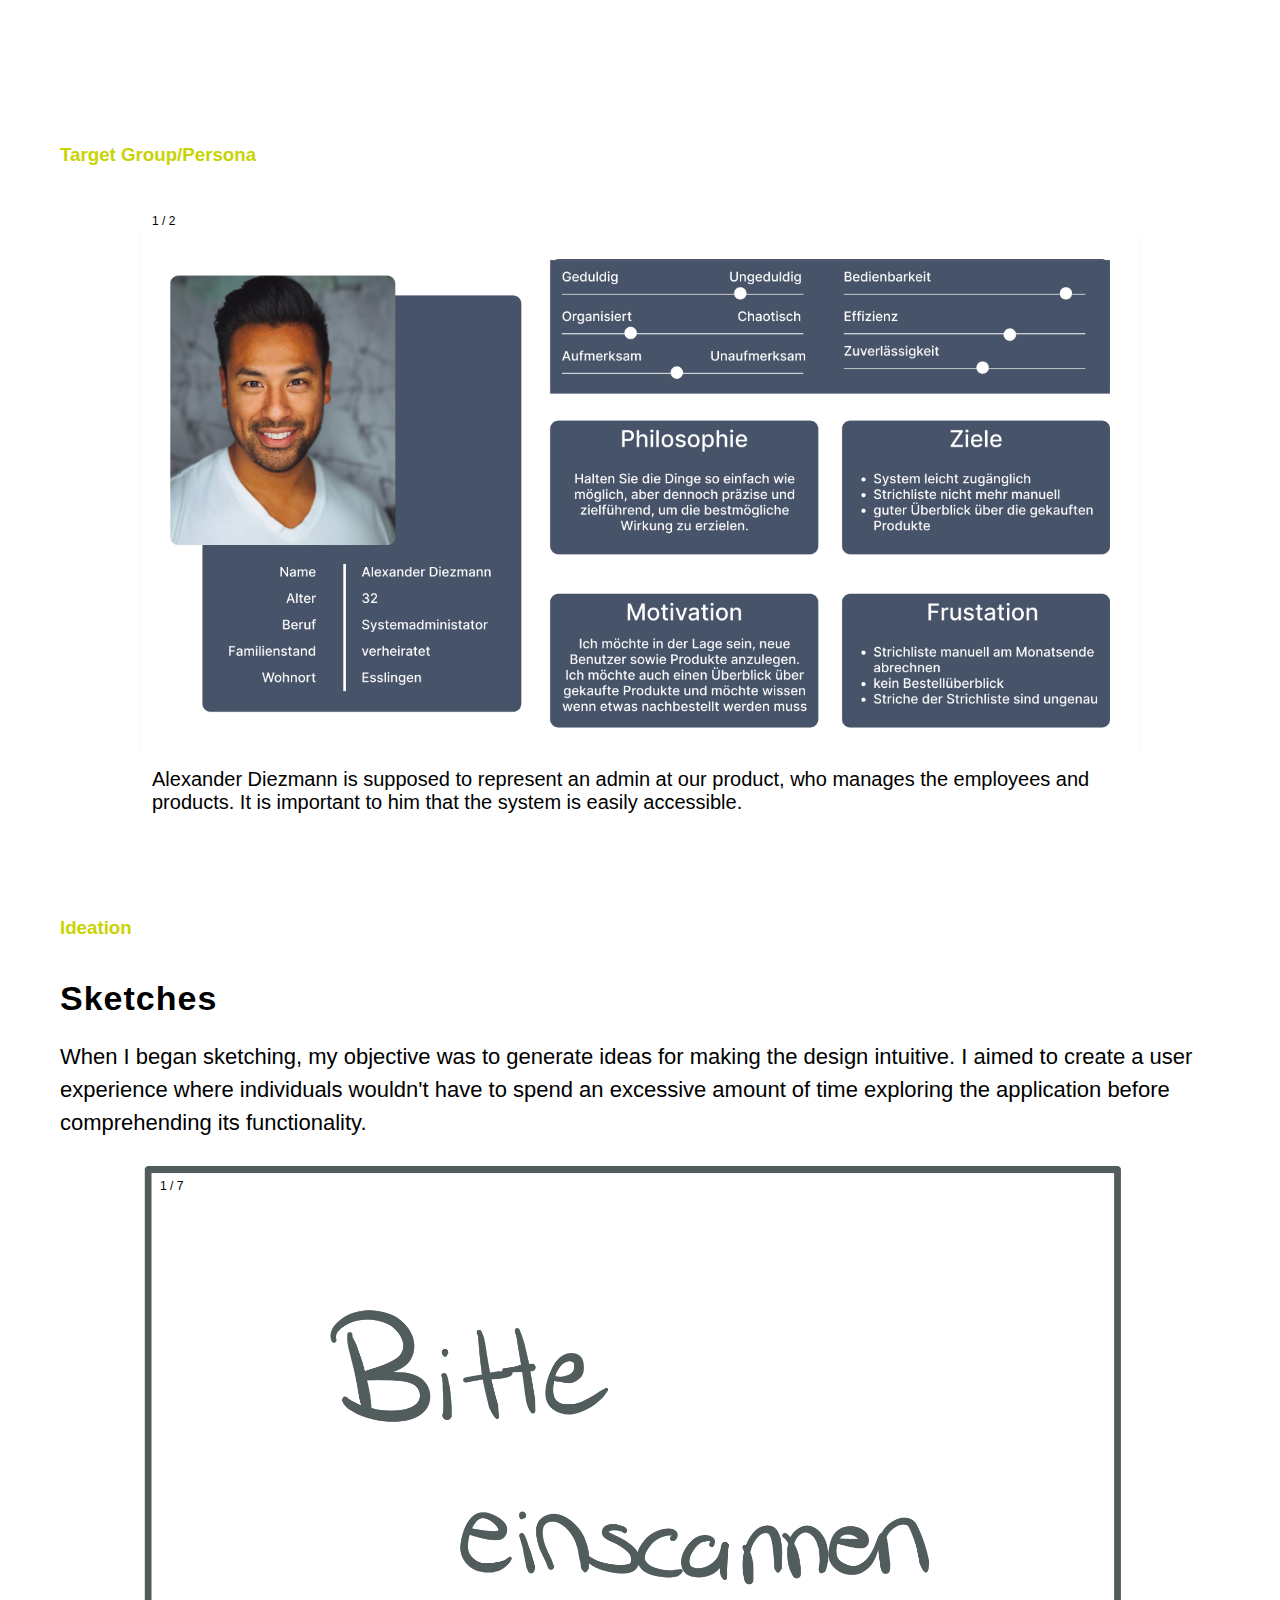
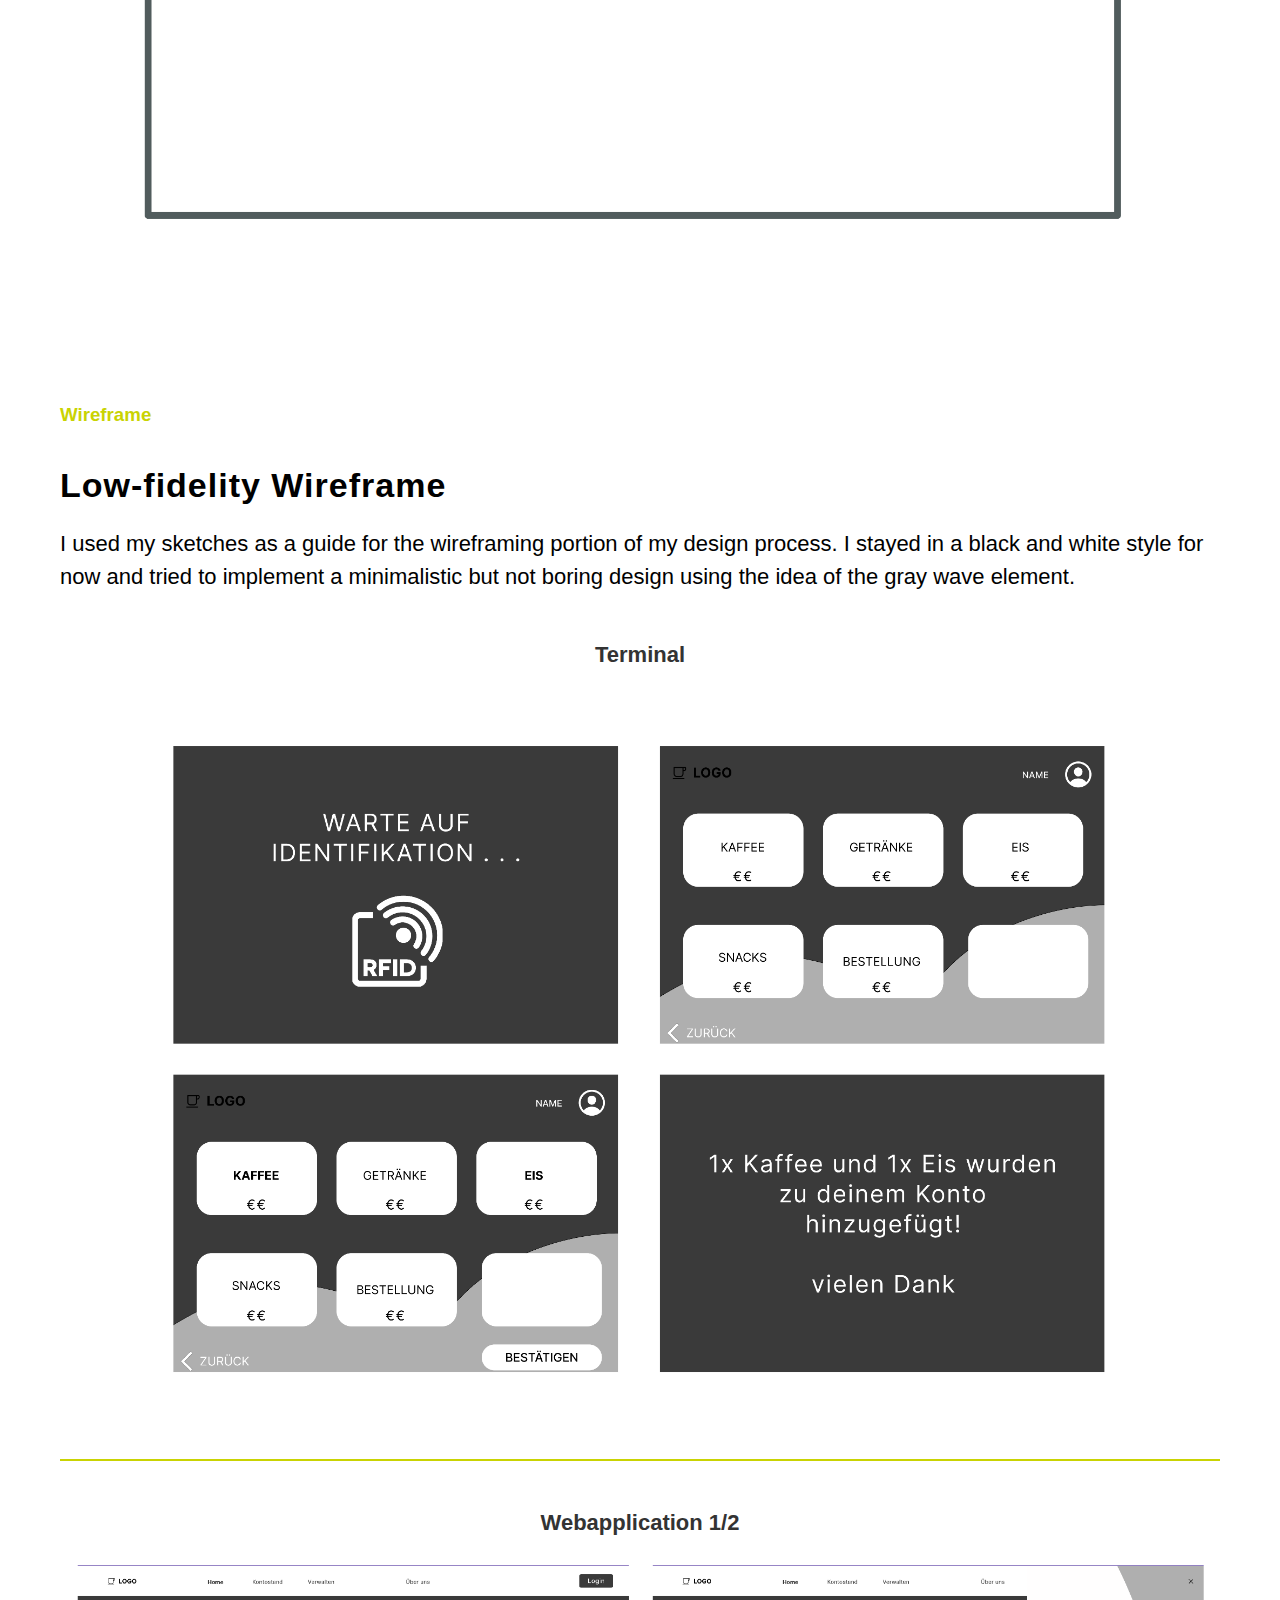
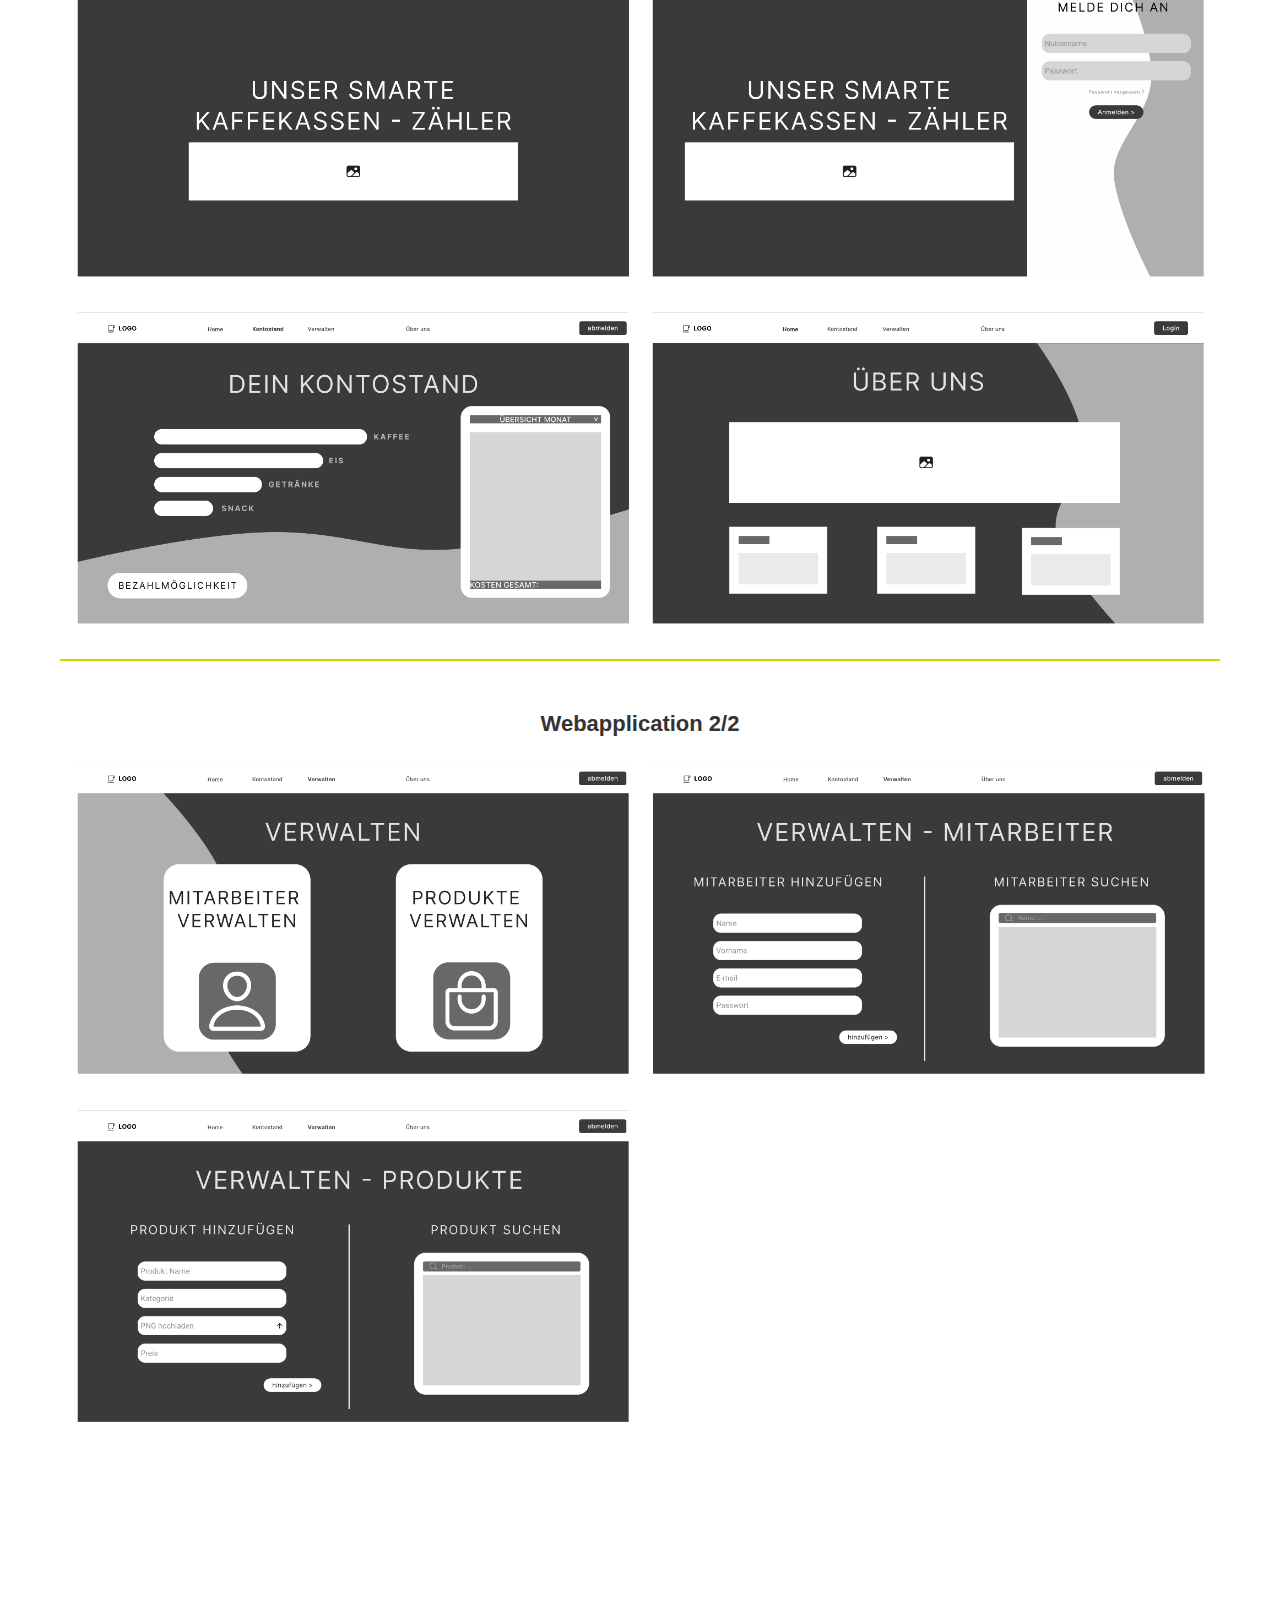
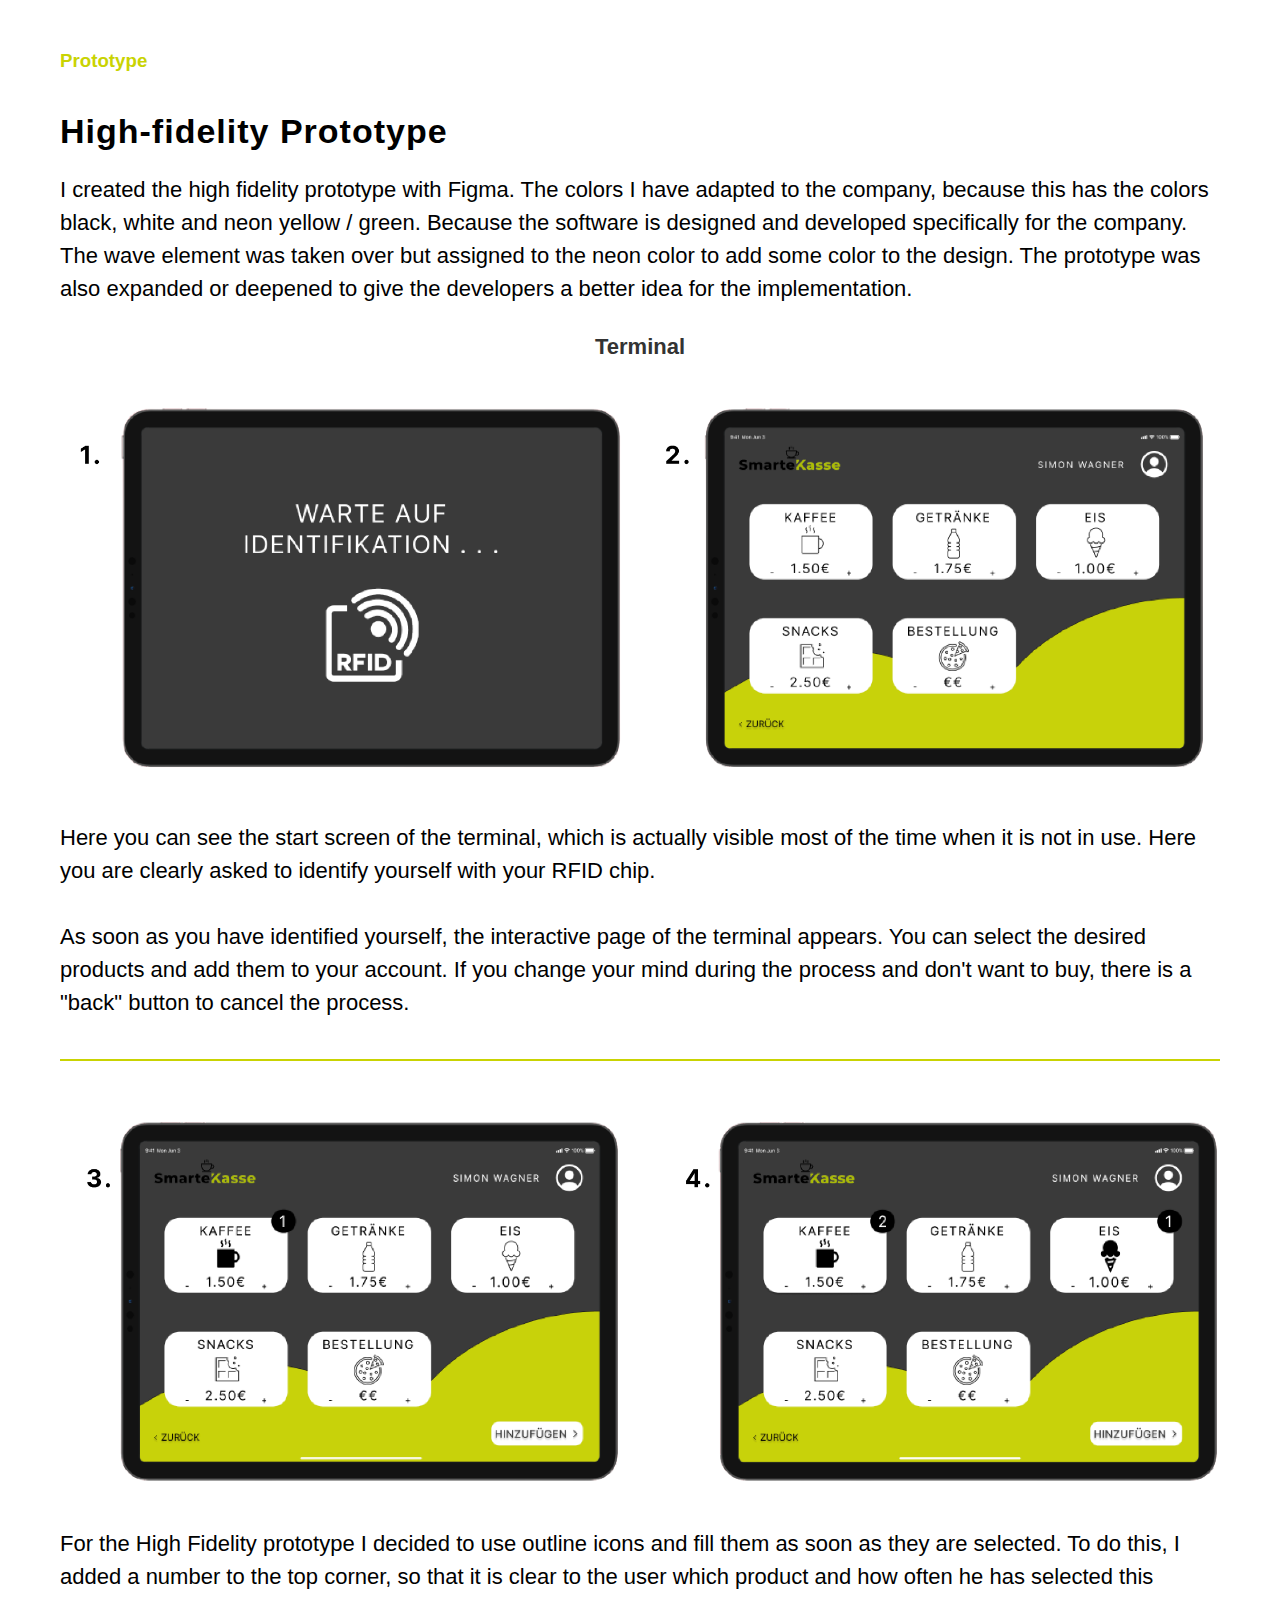
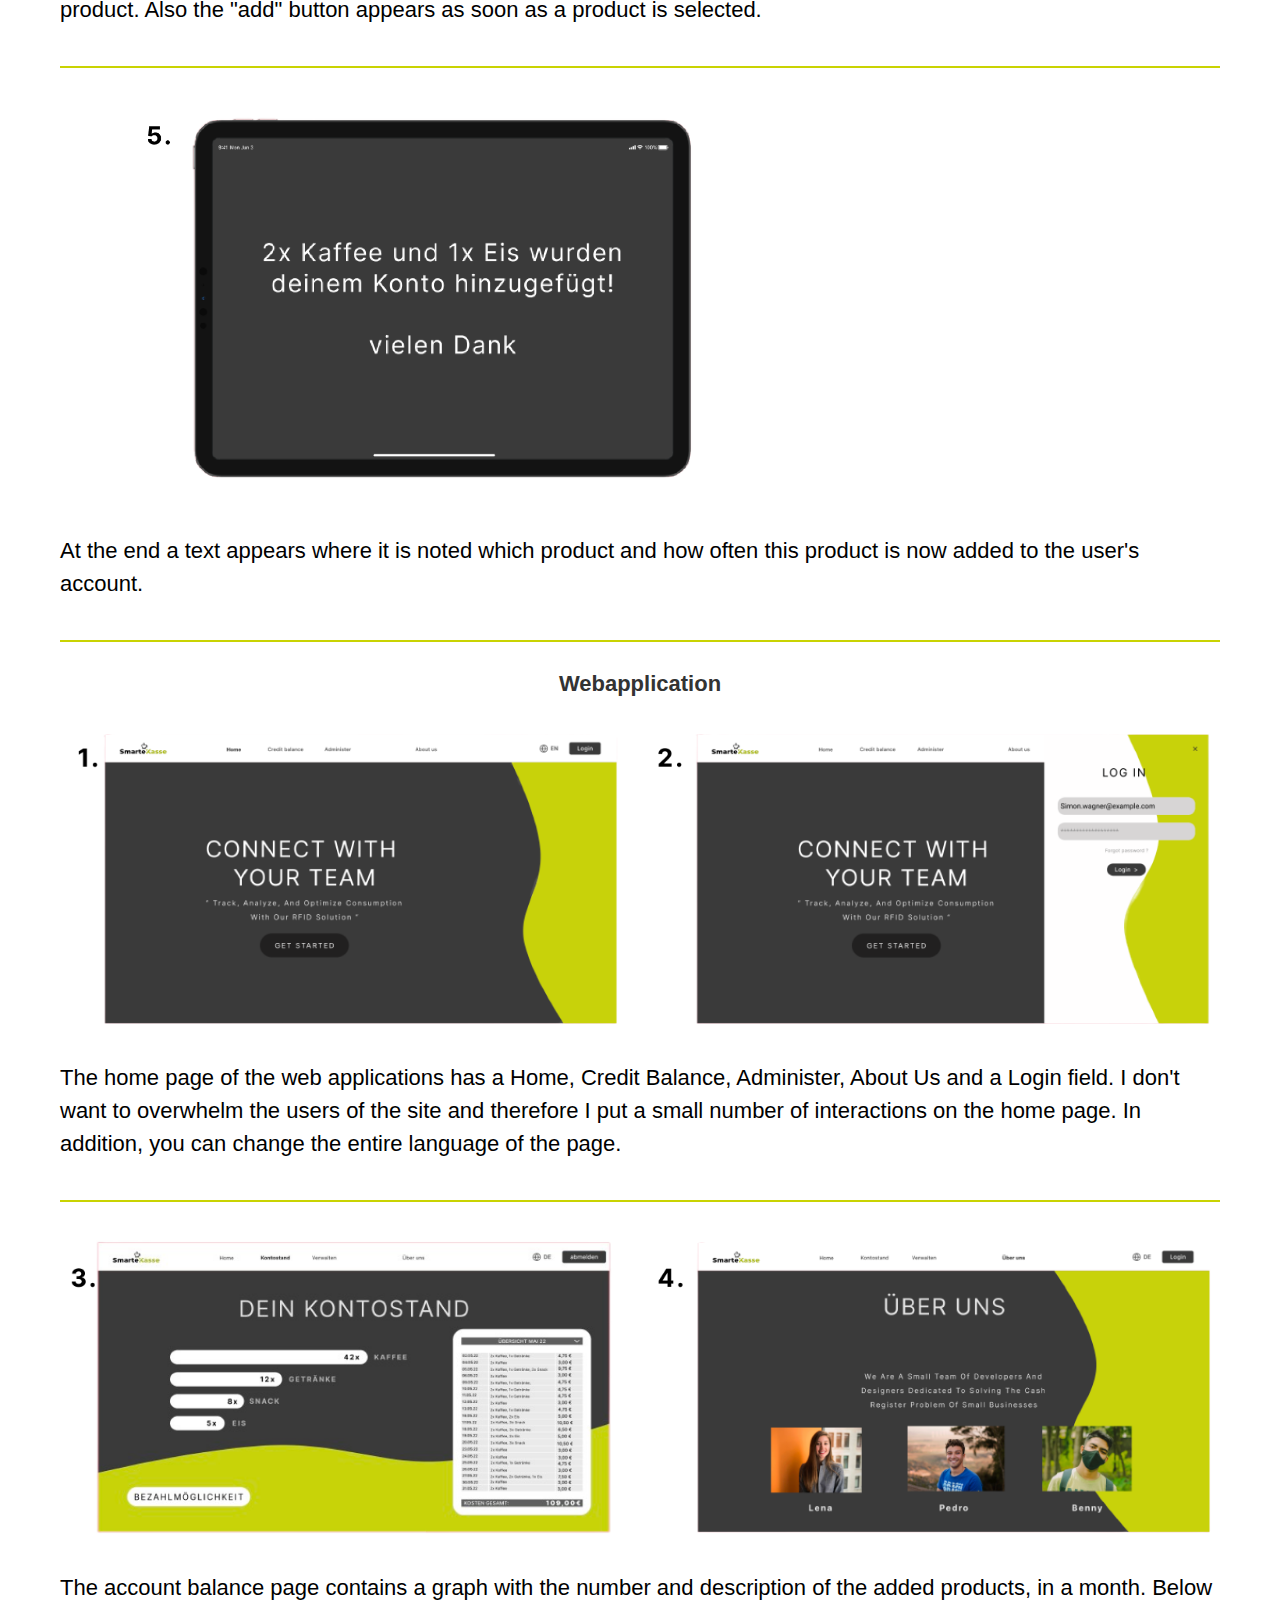
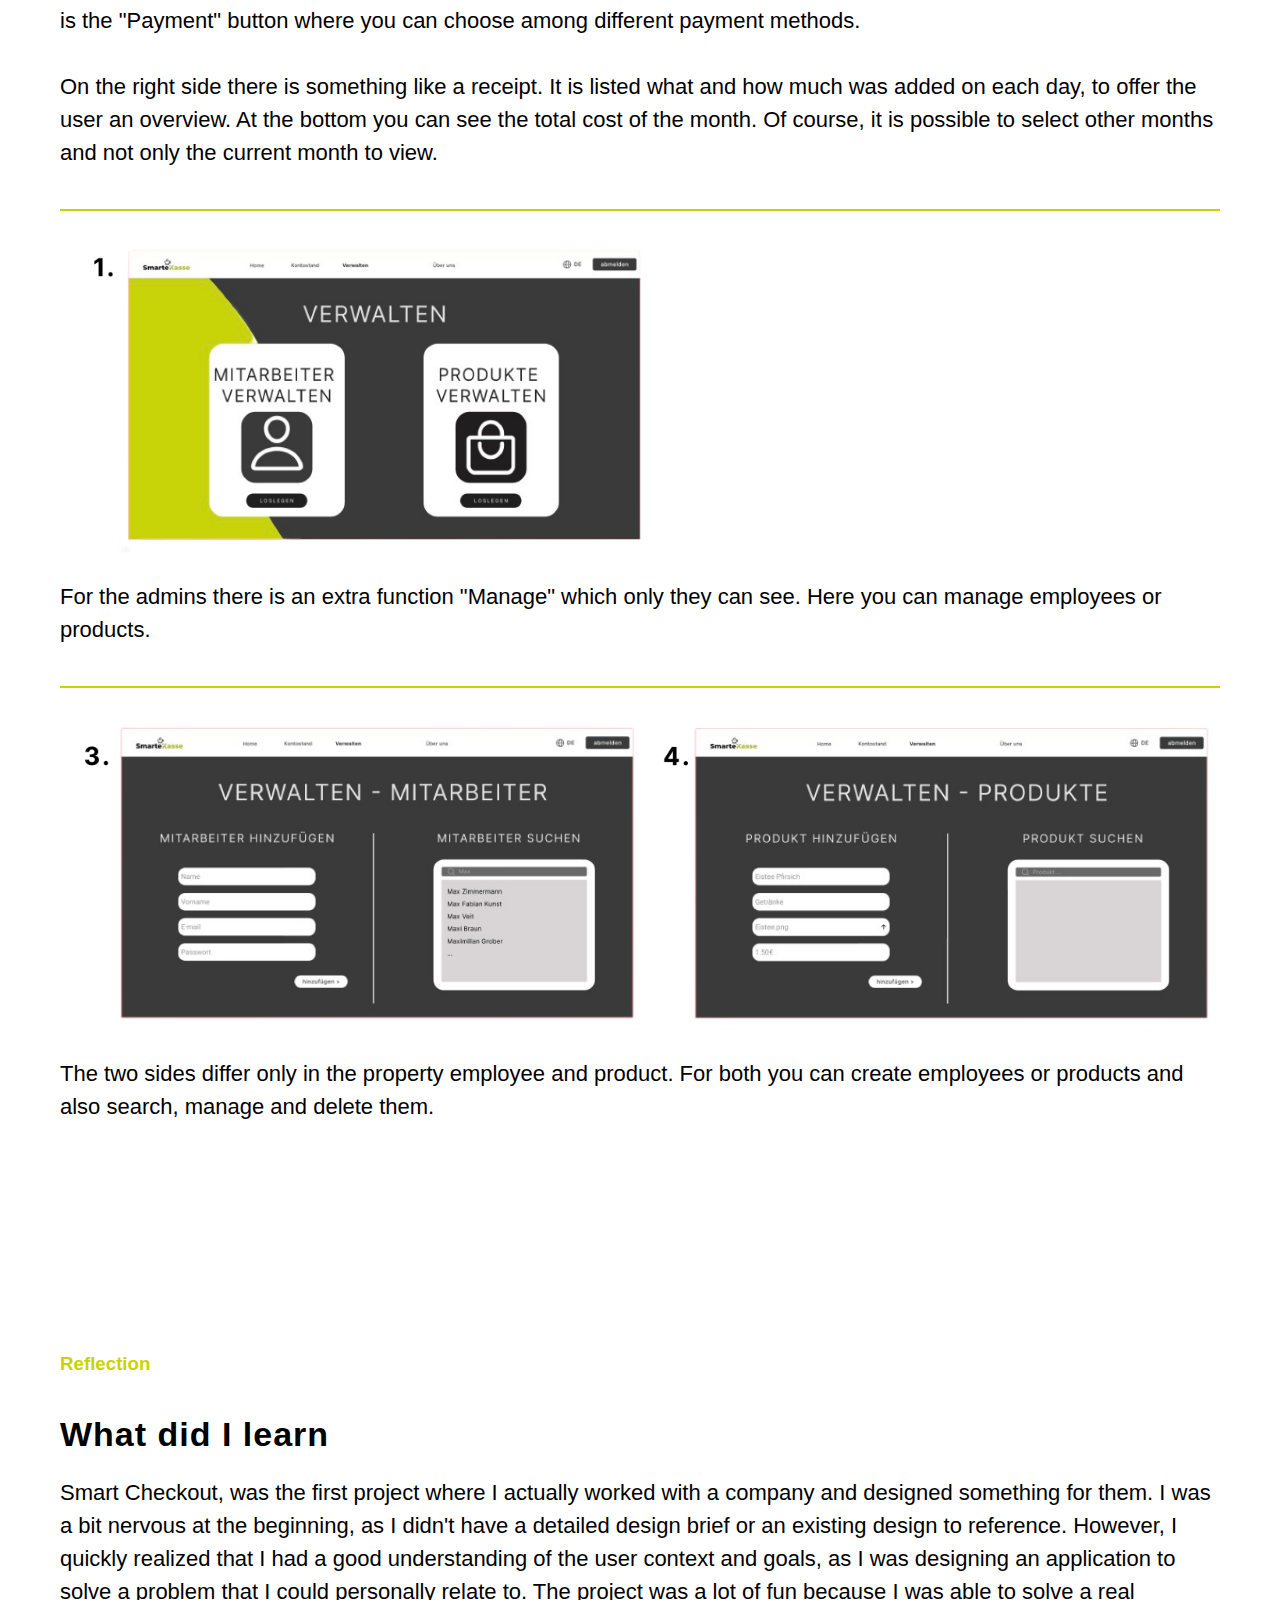
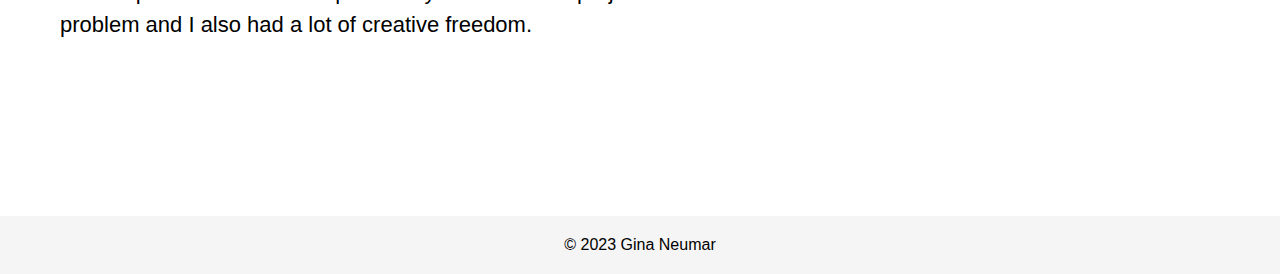
==== commit 4718dba8: "adjustments" ====
--- a/project-sites/smarteKasse.html
+++ b/project-sites/smarteKasse.html
@@ -154,7 +154,7 @@
           />
         </div>
         <div class="image-wrapper">
-          <h4>Webapplication 1/2</h4>
+          <h4>Webapplication 2/2</h4>
           <img
             src="Smartekasse/LoFi_Web2.png"
             alt="Low Fidelity Webapplication1"
